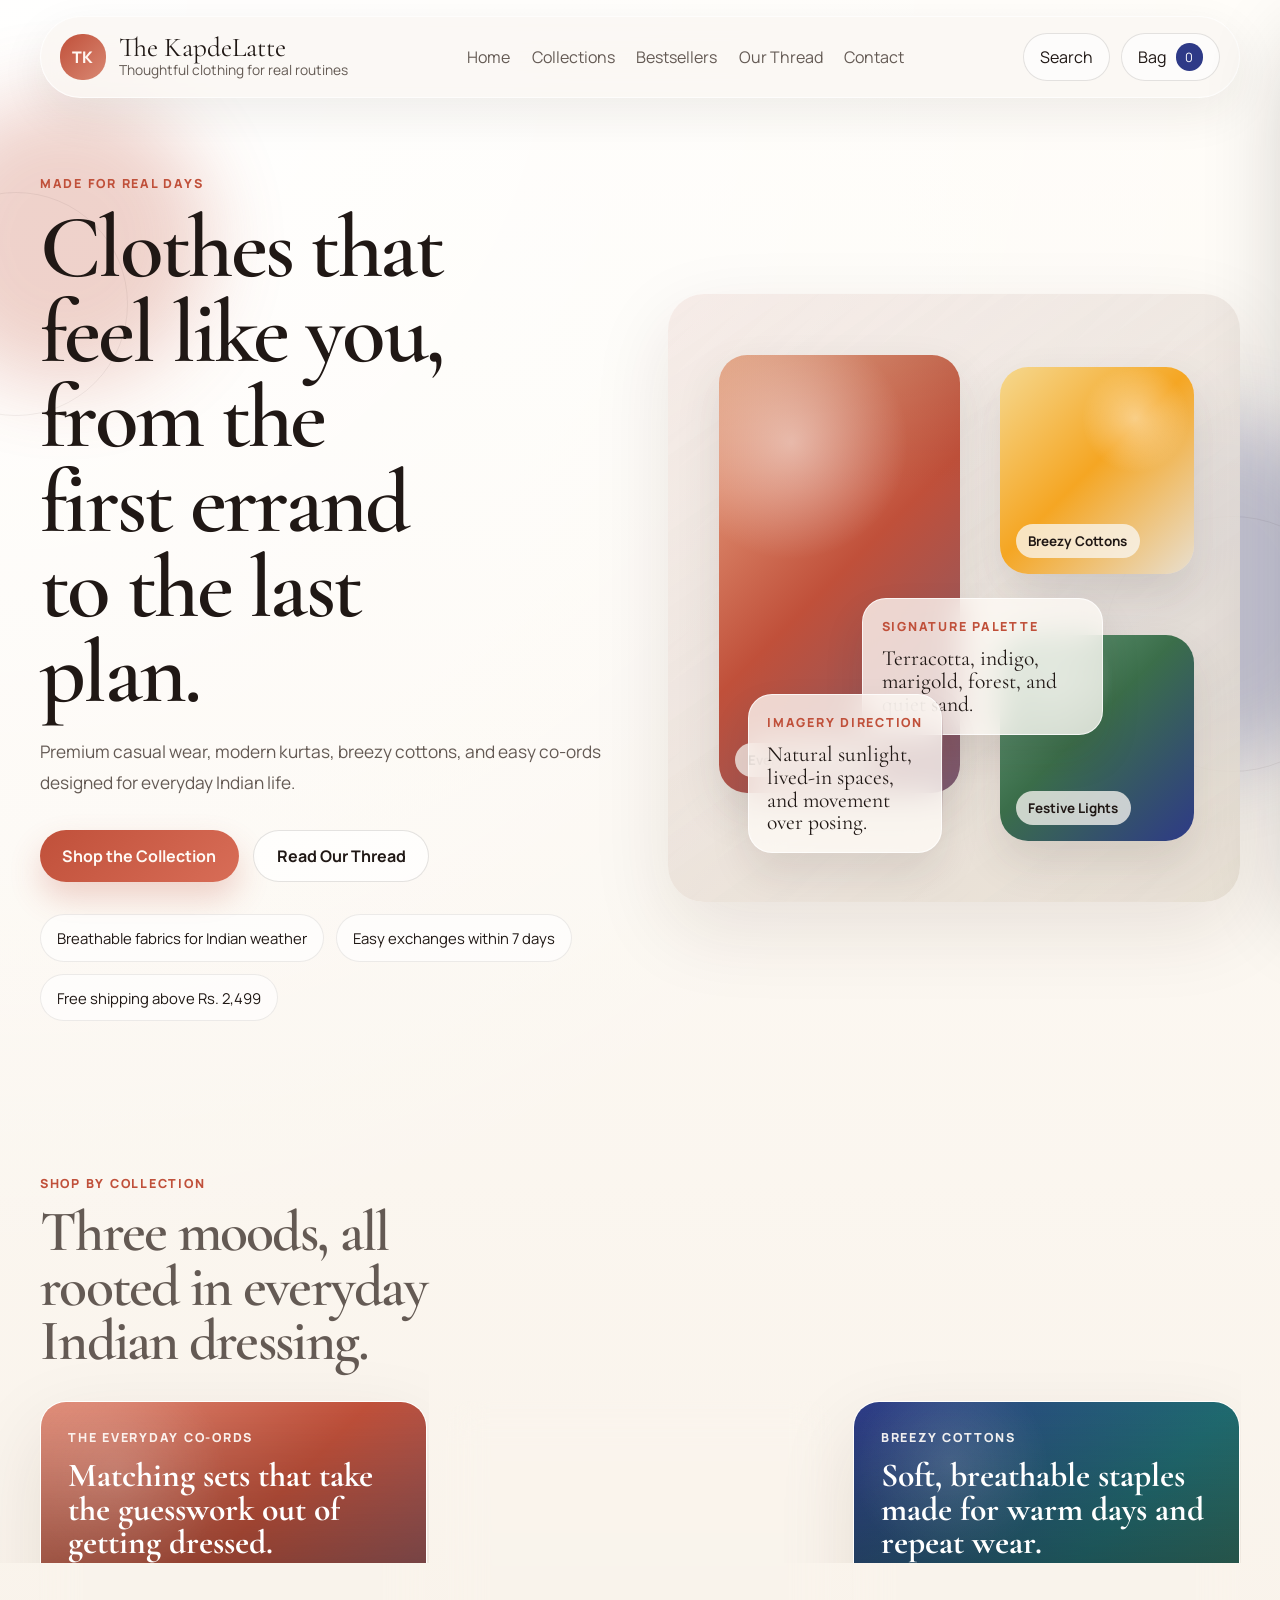
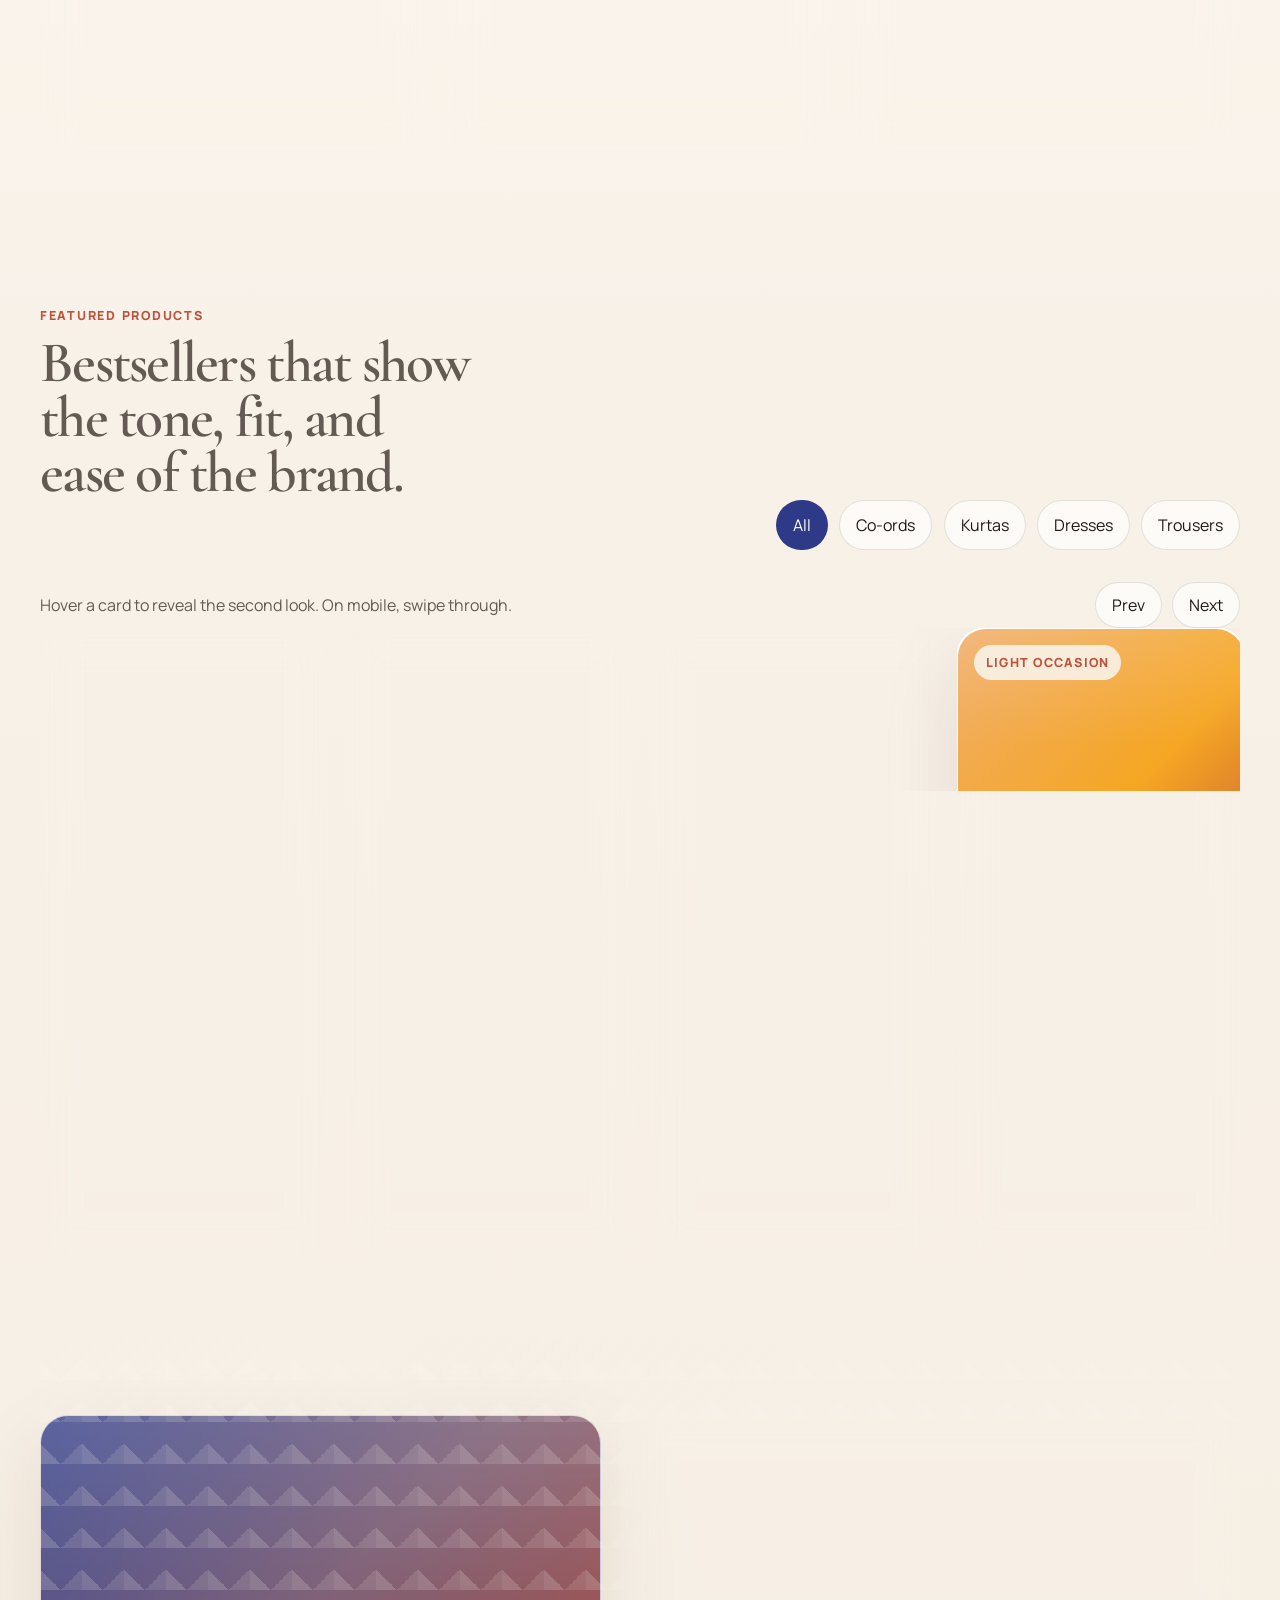
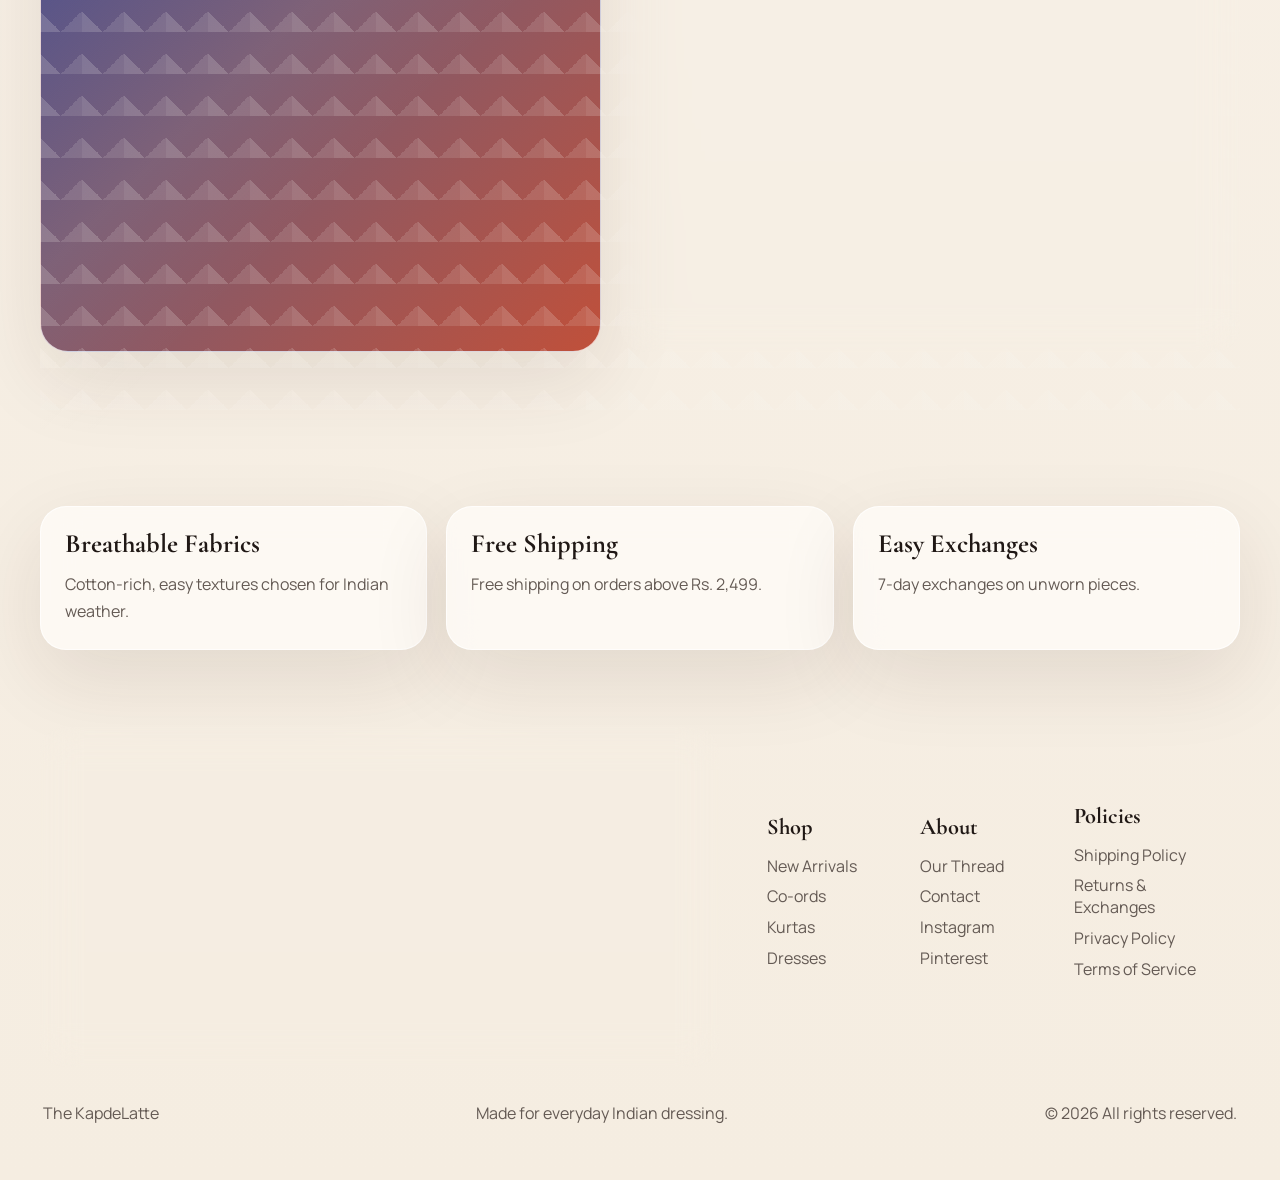
==== index.html @ 93ffb0c4 "Initial project setup" ====
<!DOCTYPE html>
<html lang="en">
  <head>
    <meta charset="UTF-8" />
    <meta name="viewport" content="width=device-width, initial-scale=1.0" />
    <meta
      name="description"
      content="Visual homepage preview for The KapdeLatte, a rooted modern Indian clothing brand."
    />
    <title>The KapdeLatte | Homepage Preview</title>
    <link rel="preconnect" href="https://fonts.googleapis.com" />
    <link rel="preconnect" href="https://fonts.gstatic.com" crossorigin />
    <link
      href="https://fonts.googleapis.com/css2?family=Cormorant+Garamond:wght@500;600;700&family=Manrope:wght@400;500;600;700;800&display=swap"
      rel="stylesheet"
    />
    <link rel="stylesheet" href="styles.css" />
  </head>
  <body class="page-home">
    <div class="wash wash-terracotta"></div>
    <div class="wash wash-indigo"></div>
    <div class="texture texture-left"></div>
    <div class="texture texture-right"></div>

    <header class="site-header" id="top">
      <a class="brand" href="index.html" aria-label="The KapdeLatte home">
        <span class="brand-mark">TK</span>
        <span class="brand-copy">
          <span class="brand-name">The KapdeLatte</span>
          <span class="brand-tag">Thoughtful clothing for real routines</span>
        </span>
      </a>

      <button
        class="menu-toggle"
        type="button"
        aria-expanded="false"
        aria-controls="site-navigation"
      >
        Menu
      </button>

      <nav class="site-nav" id="site-navigation" aria-label="Main navigation">
        <a href="index.html">Home</a>
        <a href="#collections">Collections</a>
        <a href="#featured">Bestsellers</a>
        <a href="our-thread.html">Our Thread</a>
        <a href="#footer">Contact</a>
      </nav>

      <div class="header-actions">
        <button class="icon-button search-toggle" type="button">Search</button>
        <button
          class="cart-toggle"
          type="button"
          aria-expanded="false"
          aria-controls="cart-panel"
        >
          Bag
          <span class="cart-count" data-cart-count>0</span>
        </button>
      </div>
    </header>

    <main>
      <section class="section hero reveal">
        <div class="hero-copy">
          <p class="eyebrow">Made for real days</p>
          <h1>Clothes that feel like you, from the first errand to the last plan.</h1>
          <p class="hero-text">
            Premium casual wear, modern kurtas, breezy cottons, and easy co-ords
            designed for everyday Indian life.
          </p>

          <div class="hero-actions">
            <a class="button button-primary" href="#featured">Shop the Collection</a>
            <a class="button button-secondary" href="our-thread.html">Read Our Thread</a>
          </div>

          <ul class="hero-highlights" aria-label="Brand highlights">
            <li>Breathable fabrics for Indian weather</li>
            <li>Easy exchanges within 7 days</li>
            <li>Free shipping above Rs. 2,499</li>
          </ul>
        </div>

        <div class="hero-visual" aria-hidden="true">
          <div class="hero-portrait hero-portrait-main">
            <span>Everyday Co-ords</span>
          </div>
          <div class="hero-portrait hero-portrait-top">
            <span>Breezy Cottons</span>
          </div>
          <div class="hero-portrait hero-portrait-bottom">
            <span>Festive Lights</span>
          </div>
          <div class="hero-note hero-note-top">
            <p class="note-label">Signature palette</p>
            <p class="note-title">Terracotta, indigo, marigold, forest, and quiet sand.</p>
          </div>
          <div class="hero-note hero-note-bottom">
            <p class="note-label">Imagery direction</p>
            <p class="note-title">Natural sunlight, lived-in spaces, and movement over posing.</p>
          </div>
        </div>
      </section>

      <section class="section reveal" id="collections">
        <div class="section-heading">
          <p class="eyebrow">Shop by collection</p>
          <h2>Three moods, all rooted in everyday Indian dressing.</h2>
        </div>

        <div class="collection-grid">
          <article class="collection-card collection-card-terracotta">
            <p class="collection-kicker">The Everyday Co-ords</p>
            <h3>Matching sets that take the guesswork out of getting dressed.</h3>
            <p>
              Relaxed fits, soft structure, and colours that work from weekday to weekend.
            </p>
            <a href="#featured">Shop Co-ords</a>
          </article>

          <article class="collection-card collection-card-marigold">
            <p class="collection-kicker">Festive Lights</p>
            <h3>Easy occasion pieces with a little glow and a lot of comfort.</h3>
            <p>
              Modern kurtas, textured layers, and polished silhouettes that never feel stiff.
            </p>
            <a href="#featured">Shop Occasionwear</a>
          </article>

          <article class="collection-card collection-card-indigo">
            <p class="collection-kicker">Breezy Cottons</p>
            <h3>Soft, breathable staples made for warm days and repeat wear.</h3>
            <p>
              Cotton dresses, airy shirts, and easy trousers that move with real life.
            </p>
            <a href="#featured">Shop Cottons</a>
          </article>
        </div>
      </section>

      <section class="section reveal" id="featured">
        <div class="section-heading section-heading-row">
          <div>
            <p class="eyebrow">Featured products</p>
            <h2>Bestsellers that show the tone, fit, and ease of the brand.</h2>
          </div>

          <div class="filter-group" role="toolbar" aria-label="Featured product filters">
            <button class="filter-chip is-active" type="button" data-filter="all">All</button>
            <button class="filter-chip" type="button" data-filter="coords">Co-ords</button>
            <button class="filter-chip" type="button" data-filter="kurtas">Kurtas</button>
            <button class="filter-chip" type="button" data-filter="dresses">Dresses</button>
            <button class="filter-chip" type="button" data-filter="trousers">Trousers</button>
          </div>
        </div>

        <div class="carousel-header">
          <p class="carousel-note">Hover a card to reveal the second look. On mobile, swipe through.</p>
          <div class="carousel-controls">
            <button class="carousel-button" type="button" data-carousel-prev>Prev</button>
            <button class="carousel-button" type="button" data-carousel-next>Next</button>
          </div>
        </div>

        <div class="product-carousel" data-carousel>
          <article class="product-card reveal" data-category="coords">
            <div class="product-media">
              <div class="product-image product-image-front product-image-mitti-front"></div>
              <div class="product-image product-image-back product-image-mitti-back"></div>
              <span class="product-badge">Best Seller</span>
            </div>
            <div class="product-meta">
              <h3>Mitti Co-ord Set</h3>
              <p class="product-copy">A breathable cotton set with clean lines, a soft drape, and an easy weekday rhythm.</p>
              <div class="product-row">
                <span class="price">Rs. 2,890</span>
                <button class="button button-dark add-to-cart" type="button" data-product="Mitti Co-ord Set" data-price="2890">Add to Cart</button>
              </div>
            </div>
          </article>

          <article class="product-card reveal" data-category="kurtas">
            <div class="product-media">
              <div class="product-image product-image-front product-image-neel-front"></div>
              <div class="product-image product-image-back product-image-neel-back"></div>
              <span class="product-badge">New Drop</span>
            </div>
            <div class="product-meta">
              <h3>Neel Everyday Kurta</h3>
              <p class="product-copy">A modern kurta in deep indigo with a relaxed fit that still feels put together.</p>
              <div class="product-row">
                <span class="price">Rs. 2,250</span>
                <button class="button button-dark add-to-cart" type="button" data-product="Neel Everyday Kurta" data-price="2250">Add to Cart</button>
              </div>
            </div>
          </article>

          <article class="product-card reveal" data-category="trousers">
            <div class="product-media">
              <div class="product-image product-image-front product-image-aangan-front"></div>
              <div class="product-image product-image-back product-image-aangan-back"></div>
              <span class="product-badge">Easy Pairing</span>
            </div>
            <div class="product-meta">
              <h3>Aangan Relaxed Trousers</h3>
              <p class="product-copy">Softly tailored trousers that sit easy at the waist and work with shirts, kurtas, or knits.</p>
              <div class="product-row">
                <span class="price">Rs. 1,890</span>
                <button class="button button-dark add-to-cart" type="button" data-product="Aangan Relaxed Trousers" data-price="1890">Add to Cart</button>
              </div>
            </div>
          </article>

          <article class="product-card reveal" data-category="dresses">
            <div class="product-media">
              <div class="product-image product-image-front product-image-gulmohar-front"></div>
              <div class="product-image product-image-back product-image-gulmohar-back"></div>
              <span class="product-badge">Light Occasion</span>
            </div>
            <div class="product-meta">
              <h3>Gulmohar Tiered Dress</h3>
              <p class="product-copy">Flowing cotton volume, a flattering neckline, and movement that feels effortless in daylight.</p>
              <div class="product-row">
                <span class="price">Rs. 3,290</span>
                <button class="button button-dark add-to-cart" type="button" data-product="Gulmohar Tiered Dress" data-price="3290">Add to Cart</button>
              </div>
            </div>
          </article>

          <article class="product-card reveal" data-category="kurtas">
            <div class="product-media">
              <div class="product-image product-image-front product-image-saanjh-front"></div>
              <div class="product-image product-image-back product-image-saanjh-back"></div>
              <span class="product-badge">Layering Pick</span>
            </div>
            <div class="product-meta">
              <h3>Saanjh Overlay Jacket</h3>
              <p class="product-copy">A versatile outer layer for festive dinners, work events, and in-between weather.</p>
              <div class="product-row">
                <span class="price">Rs. 2,990</span>
                <button class="button button-dark add-to-cart" type="button" data-product="Saanjh Overlay Jacket" data-price="2990">Add to Cart</button>
              </div>
            </div>
          </article>
        </div>
      </section>

      <section class="section brand-story-banner reveal">
        <div class="story-visual">
          <div class="story-pattern"></div>
        </div>
        <div class="story-copy">
          <p class="eyebrow">What The KapdeLatte stands for</p>
          <h2>Everyday clothes deserve the same love as occasionwear.</h2>
          <p>
            The pieces you wear most should feel the most considered. Easy silhouettes,
            breathable fabrics, and details that feel familiar without feeling ordinary.
          </p>
          <a class="button button-primary" href="our-thread.html">Know Our Story</a>
        </div>
      </section>

      <section class="section trust-section reveal">
        <div class="trust-grid">
          <article class="trust-card">
            <h3>Breathable Fabrics</h3>
            <p>Cotton-rich, easy textures chosen for Indian weather.</p>
          </article>
          <article class="trust-card">
            <h3>Free Shipping</h3>
            <p>Free shipping on orders above Rs. 2,499.</p>
          </article>
          <article class="trust-card">
            <h3>Easy Exchanges</h3>
            <p>7-day exchanges on unworn pieces.</p>
          </article>
        </div>
      </section>
    </main>

    <aside class="cart-panel" id="cart-panel" aria-hidden="true">
      <div class="cart-panel-header">
        <div>
          <p class="eyebrow">Your bag</p>
          <h2>Saved pieces</h2>
        </div>
        <button class="cart-close" type="button" aria-label="Close bag">Close</button>
      </div>

      <div class="cart-items" data-cart-items>
        <p class="cart-empty">Your bag is empty. Add a few favorites to see them here.</p>
      </div>

      <div class="cart-footer">
        <div class="cart-total-row">
          <span>Estimated total</span>
          <strong data-cart-total>Rs. 0</strong>
        </div>
        <button class="button button-primary button-block" type="button">Proceed to checkout</button>
      </div>
    </aside>

    <div class="page-overlay" data-overlay hidden></div>

    <footer class="site-footer" id="footer">
      <div class="footer-newsletter">
        <p class="eyebrow">Newsletter</p>
        <h2>A little update, once in a while.</h2>
        <p>New drops, restocks, and styling notes. Nothing noisy.</p>
        <form class="subscribe-form">
          <div class="subscribe-row">
            <input
              id="email"
              name="email"
              type="email"
              placeholder="Enter your email"
              autocomplete="email"
            />
            <button class="button button-primary" type="submit">Join Us</button>
          </div>
          <p class="form-note" data-form-message>We write the way we dress: thoughtfully.</p>
        </form>
      </div>

      <div class="footer-links">
        <div>
          <h3>Shop</h3>
          <a href="#featured">New Arrivals</a>
          <a href="#collections">Co-ords</a>
          <a href="#featured">Kurtas</a>
          <a href="#featured">Dresses</a>
        </div>
        <div>
          <h3>About</h3>
          <a href="our-thread.html">Our Thread</a>
          <a href="#footer">Contact</a>
          <a href="#footer">Instagram</a>
          <a href="#footer">Pinterest</a>
        </div>
        <div>
          <h3>Policies</h3>
          <a href="#footer">Shipping Policy</a>
          <a href="#footer">Returns & Exchanges</a>
          <a href="#footer">Privacy Policy</a>
          <a href="#footer">Terms of Service</a>
        </div>
      </div>

      <div class="footer-bottom">
        <p>The KapdeLatte</p>
        <p>Made for everyday Indian dressing.</p>
        <p>&copy; <span data-year></span> All rights reserved.</p>
      </div>
    </footer>

    <script src="script.js"></script>
  </body>
</html>
---- styles.css ----
:root {
  --terracotta: #c0503a;
  --indigo: #2e3a87;
  --marigold: #f5a623;
  --forest: #3b6e4a;
  --offwhite: #faf7f2;
  --sand: #e8dfd0;
  --teal: #1f6a70;
  --clay: #d98873;
  --plum: #7a5c73;
  --text: #201815;
  --muted: #645a54;
  --line: rgba(32, 24, 21, 0.12);
  --panel: rgba(255, 253, 249, 0.76);
  --panel-strong: #fffaf4;
  --shadow: 0 28px 80px rgba(62, 34, 18, 0.1);
  --radius-xl: 36px;
  --radius-lg: 26px;
  --radius-md: 18px;
  --radius-pill: 999px;
  --transition: 220ms ease;
  --max-width: 1200px;
  --font-display: "Cormorant Garamond", Georgia, serif;
  --font-body: "Manrope", "Segoe UI", sans-serif;
}

*,
*::before,
*::after {
  box-sizing: border-box;
}

html {
  scroll-behavior: smooth;
}

body {
  margin: 0;
  min-height: 100vh;
  font-family: var(--font-body);
  color: var(--text);
  background:
    radial-gradient(circle at top left, rgba(255, 255, 255, 0.88), transparent 28%),
    linear-gradient(180deg, #fffdf9 0%, #f8f1e8 46%, #f5ede1 100%);
  overflow-x: hidden;
}

body.page-about {
  background:
    radial-gradient(circle at top right, rgba(255, 255, 255, 0.84), transparent 30%),
    linear-gradient(180deg, #fffdf9 0%, #f6f0e7 50%, #f1e7dc 100%);
}

a {
  color: inherit;
  text-decoration: none;
}

button,
input {
  font: inherit;
}

button {
  cursor: pointer;
}

img {
  display: block;
  max-width: 100%;
}

.wash,
.texture {
  position: fixed;
  pointer-events: none;
  z-index: -1;
}

.wash {
  border-radius: 50%;
  filter: blur(40px);
  opacity: 0.25;
}

.wash-terracotta {
  top: 6rem;
  left: -5rem;
  width: 18rem;
  height: 18rem;
  background: var(--terracotta);
}

.wash-indigo {
  top: 26rem;
  right: -6rem;
  width: 22rem;
  height: 22rem;
  background: var(--indigo);
}

.wash-forest {
  top: 8rem;
  left: -3rem;
  width: 18rem;
  height: 18rem;
  background: var(--forest);
}

.wash-plum {
  right: -4rem;
  top: 24rem;
  width: 20rem;
  height: 20rem;
  background: var(--plum);
}

.texture {
  border-radius: 50%;
  border: 1px solid rgba(32, 24, 21, 0.06);
}

.texture-left {
  top: 12rem;
  left: -6rem;
  width: 14rem;
  height: 14rem;
}

.texture-right {
  right: -5rem;
  bottom: 8rem;
  width: 16rem;
  height: 16rem;
}

.site-header,
.section,
.site-footer {
  width: min(calc(100% - 2rem), var(--max-width));
  margin: 0 auto;
}

.site-header {
  position: sticky;
  top: 0.9rem;
  z-index: 40;
  display: flex;
  align-items: center;
  justify-content: space-between;
  gap: 1rem;
  margin-top: 1rem;
  padding: 1rem 1.2rem;
  background: rgba(250, 247, 242, 0.78);
  border: 1px solid rgba(255, 255, 255, 0.7);
  border-radius: var(--radius-pill);
  backdrop-filter: blur(18px);
  box-shadow: 0 16px 45px rgba(52, 33, 23, 0.08);
}

.brand {
  display: inline-flex;
  align-items: center;
  gap: 0.85rem;
}

.brand-mark {
  display: grid;
  place-items: center;
  width: 2.85rem;
  height: 2.85rem;
  border-radius: 22px;
  background:
    linear-gradient(135deg, var(--terracotta) 0%, var(--clay) 100%);
  color: #fff7f2;
  font-weight: 800;
  letter-spacing: 0.06em;
}

.brand-copy {
  display: flex;
  flex-direction: column;
}

.brand-name {
  font-family: var(--font-display);
  font-size: 1.7rem;
  line-height: 0.95;
}

.brand-tag {
  color: var(--muted);
  font-size: 0.86rem;
}

.site-nav,
.header-actions,
.hero-actions,
.hero-highlights,
.filter-group,
.carousel-header,
.carousel-controls,
.product-row,
.subscribe-row,
.cart-total-row,
.footer-links,
.footer-bottom,
.image-band-grid {
  display: flex;
  align-items: center;
}

.site-nav {
  gap: 1.35rem;
  color: var(--muted);
}

.site-nav a,
.icon-button,
.cart-toggle,
.menu-toggle,
.cart-close,
.carousel-button,
.filter-chip {
  transition:
    transform var(--transition),
    background var(--transition),
    color var(--transition),
    border-color var(--transition);
}

.site-nav a:hover,
.site-nav a:focus-visible {
  color: var(--text);
}

.header-actions {
  gap: 0.7rem;
}

.icon-button,
.cart-toggle,
.menu-toggle,
.cart-close,
.carousel-button,
.filter-chip {
  border: 1px solid var(--line);
  border-radius: var(--radius-pill);
  background: rgba(255, 255, 255, 0.64);
  color: var(--text);
}

.icon-button,
.cart-toggle,
.menu-toggle,
.cart-close {
  min-height: 3rem;
  padding: 0 1rem;
}

.menu-toggle {
  display: none;
}

.cart-toggle {
  display: inline-flex;
  align-items: center;
  gap: 0.6rem;
}

.cart-count {
  display: inline-grid;
  place-items: center;
  min-width: 1.7rem;
  height: 1.7rem;
  padding: 0 0.35rem;
  border-radius: 50%;
  background: var(--indigo);
  color: white;
  font-size: 0.8rem;
}

.section {
  padding: 4.8rem 0;
}

.hero {
  display: grid;
  grid-template-columns: 1.02fr 0.98fr;
  align-items: center;
  gap: 2rem;
  min-height: calc(100vh - 7rem);
}

.eyebrow,
.collection-kicker,
.product-badge,
.note-label {
  margin: 0 0 0.8rem;
  color: var(--terracotta);
  text-transform: uppercase;
  letter-spacing: 0.14em;
  font-size: 0.78rem;
  font-weight: 800;
}

.hero h1,
.section-heading h2,
.story-copy h2,
.footer-newsletter h2,
.page-hero h1,
.story-page-card h2,
.cta-banner-card h2,
.cart-panel h2 {
  margin: 0;
  font-family: var(--font-display);
  font-weight: 600;
  line-height: 0.95;
  letter-spacing: -0.03em;
}

.hero h1 {
  max-width: 10ch;
  font-size: clamp(3.7rem, 7vw, 6.6rem);
}

.hero-text,
.section-heading,
.collection-card p,
.product-copy,
.story-copy p,
.trust-card p,
.footer-newsletter p,
.footer-links a,
.page-hero p,
.story-page-card p,
.value-card p,
.cta-banner-card p,
.form-note {
  color: var(--muted);
}

.hero-text {
  max-width: 36rem;
  margin: 1.3rem 0 0;
  font-size: 1.08rem;
  line-height: 1.8;
}

.hero-actions {
  gap: 0.9rem;
  margin-top: 2rem;
}

.button {
  display: inline-flex;
  align-items: center;
  justify-content: center;
  min-height: 3.25rem;
  padding: 0 1.4rem;
  border: 0;
  border-radius: var(--radius-pill);
  font-weight: 700;
  text-align: center;
  transition:
    transform var(--transition),
    box-shadow var(--transition),
    background var(--transition),
    color var(--transition);
}

.button:hover,
.button:focus-visible,
.icon-button:hover,
.icon-button:focus-visible,
.cart-toggle:hover,
.cart-toggle:focus-visible,
.menu-toggle:hover,
.menu-toggle:focus-visible,
.cart-close:hover,
.cart-close:focus-visible,
.carousel-button:hover,
.carousel-button:focus-visible,
.filter-chip:hover,
.filter-chip:focus-visible {
  transform: translateY(-2px);
}

.button-primary {
  background: linear-gradient(135deg, var(--terracotta) 0%, #d86d57 100%);
  color: #fffaf5;
  box-shadow: 0 16px 32px rgba(192, 80, 58, 0.24);
}

.button-secondary {
  background: rgba(255, 255, 255, 0.7);
  color: var(--text);
  border: 1px solid var(--line);
}

.button-dark {
  background: var(--indigo);
  color: #fffdf9;
}

.button-block {
  width: 100%;
}

.button-compact {
  min-height: 2.9rem;
}

.hero-highlights {
  flex-wrap: wrap;
  gap: 0.75rem;
  padding: 0;
  margin: 2rem 0 0;
  list-style: none;
}

.hero-highlights li {
  padding: 0.8rem 1rem;
  border-radius: var(--radius-pill);
  background: rgba(255, 255, 255, 0.62);
  border: 1px solid rgba(32, 24, 21, 0.08);
  color: var(--text);
  font-size: 0.93rem;
}

.hero-visual {
  position: relative;
  min-height: 38rem;
  border-radius: var(--radius-xl);
  background:
    linear-gradient(145deg, rgba(255, 255, 255, 0.65), rgba(232, 223, 208, 0.86)),
    linear-gradient(135deg, rgba(197, 132, 111, 0.45), rgba(46, 58, 135, 0.16));
  overflow: hidden;
  box-shadow: var(--shadow);
}

.hero-portrait,
.story-visual,
.thread-frame,
.image-band-card,
.product-image {
  border-radius: 28px;
}

.hero-portrait {
  position: absolute;
  overflow: hidden;
  box-shadow: 0 20px 45px rgba(38, 30, 23, 0.12);
}

.hero-portrait span,
.thread-frame span,
.image-band-card span {
  position: absolute;
  left: 1rem;
  bottom: 1rem;
  padding: 0.5rem 0.8rem;
  border-radius: var(--radius-pill);
  background: rgba(250, 247, 242, 0.76);
  font-size: 0.84rem;
  font-weight: 700;
}

.hero-portrait-main {
  left: 9%;
  top: 10%;
  width: 42%;
  height: 72%;
  background:
    radial-gradient(circle at 30% 20%, rgba(255, 255, 255, 0.45), transparent 30%),
    linear-gradient(180deg, rgba(0, 0, 0, 0.06), transparent 32%),
    linear-gradient(135deg, #f0b08e 0%, #c0503a 50%, #7a5c73 100%);
}

.hero-portrait-top {
  right: 8%;
  top: 12%;
  width: 34%;
  height: 34%;
  background:
    radial-gradient(circle at 70% 25%, rgba(255, 255, 255, 0.45), transparent 26%),
    linear-gradient(135deg, #f5d88f 0%, #f5a623 48%, #e8dfd0 100%);
}

.hero-portrait-bottom {
  right: 8%;
  bottom: 10%;
  width: 34%;
  height: 34%;
  background:
    radial-gradient(circle at 30% 22%, rgba(255, 255, 255, 0.35), transparent 26%),
    linear-gradient(135deg, #6ea284 0%, #3b6e4a 45%, #2e3a87 100%);
}

.hero-note {
  position: absolute;
  background: rgba(255, 251, 246, 0.78);
  border: 1px solid rgba(255, 255, 255, 0.75);
  border-radius: 24px;
  padding: 1.15rem;
  box-shadow: 0 20px 40px rgba(49, 32, 25, 0.1);
  backdrop-filter: blur(16px);
}

.hero-note-top {
  right: 24%;
  top: 50%;
  width: 42%;
}

.hero-note-bottom {
  left: 14%;
  bottom: 8%;
  width: 34%;
}

.note-title {
  margin: 0;
  font-family: var(--font-display);
  font-size: 1.35rem;
  line-height: 1.05;
}

.section-heading {
  margin-bottom: 2rem;
}

.section-heading h2,
.story-copy h2,
.footer-newsletter h2,
.page-hero h1,
.cta-banner-card h2,
.cart-panel h2 {
  font-size: clamp(2.4rem, 4.5vw, 4rem);
  max-width: 16ch;
}

.section-heading-row,
.carousel-header {
  justify-content: space-between;
  gap: 1rem;
}

.collection-grid,
.trust-grid,
.values-grid {
  display: grid;
  gap: 1.2rem;
}

.collection-grid {
  grid-template-columns: repeat(3, minmax(0, 1fr));
}

.collection-card,
.product-card,
.trust-card,
.story-copy,
.footer-newsletter,
.story-page-card,
.value-card,
.cta-banner-card {
  position: relative;
  overflow: hidden;
  border: 1px solid rgba(255, 255, 255, 0.72);
  border-radius: var(--radius-lg);
  background: var(--panel);
  box-shadow: var(--shadow);
  backdrop-filter: blur(18px);
}

.collection-card {
  min-height: 22rem;
  padding: 1.7rem;
  display: flex;
  flex-direction: column;
  justify-content: end;
  color: white;
}

.collection-card::before {
  content: "";
  position: absolute;
  inset: 0;
  z-index: -1;
  background:
    linear-gradient(180deg, transparent 0%, rgba(20, 17, 15, 0.58) 100%),
    var(--card-fill);
}

.collection-card h3 {
  margin: 0 0 0.8rem;
  font-family: var(--font-display);
  font-size: 2.1rem;
  line-height: 1;
}

.collection-card p,
.collection-card a {
  color: rgba(255, 252, 248, 0.92);
}

.collection-card a {
  margin-top: auto;
  font-weight: 700;
}

.collection-card-terracotta {
  --card-fill:
    radial-gradient(circle at 20% 20%, rgba(255, 255, 255, 0.18), transparent 26%),
    linear-gradient(135deg, #e08c78 0%, #c0503a 45%, #7a5c73 100%);
}

.collection-card-marigold {
  --card-fill:
    radial-gradient(circle at 75% 20%, rgba(255, 255, 255, 0.22), transparent 24%),
    linear-gradient(135deg, #f8cc72 0%, #f5a623 48%, #c0503a 100%);
}

.collection-card-indigo {
  --card-fill:
    radial-gradient(circle at 25% 18%, rgba(255, 255, 255, 0.16), transparent 24%),
    linear-gradient(135deg, #2e3a87 0%, #1f6a70 52%, #3b6e4a 100%);
}

.filter-group {
  flex-wrap: wrap;
  gap: 0.7rem;
  justify-content: flex-end;
}

.filter-chip {
  padding: 0.8rem 1rem;
}

.filter-chip.is-active {
  background: var(--indigo);
  border-color: transparent;
  color: white;
}

.carousel-note {
  margin: 0;
  color: var(--muted);
}

.carousel-controls {
  gap: 0.6rem;
}

.carousel-button {
  min-height: 2.9rem;
  padding: 0 1rem;
}

.product-carousel {
  display: grid;
  grid-auto-flow: column;
  grid-auto-columns: minmax(18rem, 22rem);
  gap: 1.1rem;
  overflow-x: auto;
  padding-bottom: 0.4rem;
  scroll-snap-type: x mandatory;
  scrollbar-width: none;
}

.product-carousel::-webkit-scrollbar {
  display: none;
}

.product-card {
  scroll-snap-align: start;
}

.product-media {
  position: relative;
  min-height: 21rem;
  overflow: hidden;
}

.product-image {
  position: absolute;
  inset: 0;
  transition:
    opacity 280ms ease,
    transform 280ms ease;
}

.product-image-front {
  opacity: 1;
}

.product-image-back {
  opacity: 0;
  transform: scale(1.03);
}

.product-card:hover .product-image-front,
.product-card:focus-within .product-image-front {
  opacity: 0;
}

.product-card:hover .product-image-back,
.product-card:focus-within .product-image-back {
  opacity: 1;
  transform: scale(1);
}

.product-badge {
  position: absolute;
  left: 1rem;
  top: 1rem;
  margin: 0;
  padding: 0.55rem 0.75rem;
  border-radius: var(--radius-pill);
  background: rgba(250, 247, 242, 0.84);
  letter-spacing: 0.1em;
}

.product-image-mitti-front {
  background:
    linear-gradient(180deg, rgba(255, 255, 255, 0.16), transparent 38%),
    linear-gradient(135deg, #f3cdb1 0%, #d98873 44%, #c0503a 100%);
}

.product-image-mitti-back {
  background:
    radial-gradient(circle at 70% 28%, rgba(255, 255, 255, 0.36), transparent 24%),
    linear-gradient(135deg, #f6ddcd 0%, #e8dfd0 44%, #d98873 100%);
}

.product-image-neel-front {
  background:
    linear-gradient(180deg, rgba(255, 255, 255, 0.12), transparent 35%),
    linear-gradient(135deg, #4f61b2 0%, #2e3a87 54%, #1f6a70 100%);
}

.product-image-neel-back {
  background:
    radial-gradient(circle at 28% 24%, rgba(255, 255, 255, 0.32), transparent 24%),
    linear-gradient(135deg, #a4b2f1 0%, #d5dcff 45%, #7a8dcf 100%);
}

.product-image-aangan-front {
  background:
    linear-gradient(180deg, rgba(255, 255, 255, 0.1), transparent 35%),
    linear-gradient(135deg, #d8bca6 0%, #a88567 50%, #7a5c73 100%);
}

.product-image-aangan-back {
  background:
    radial-gradient(circle at 72% 20%, rgba(255, 255, 255, 0.34), transparent 24%),
    linear-gradient(135deg, #e9d9ca 0%, #f7efe6 44%, #c9b39c 100%);
}

.product-image-gulmohar-front {
  background:
    linear-gradient(180deg, rgba(255, 255, 255, 0.12), transparent 35%),
    linear-gradient(135deg, #f0ae6b 0%, #f5a623 54%, #c0503a 100%);
}

.product-image-gulmohar-back {
  background:
    radial-gradient(circle at 30% 22%, rgba(255, 255, 255, 0.34), transparent 24%),
    linear-gradient(135deg, #ffe2bf 0%, #fff5e3 42%, #f6cb8a 100%);
}

.product-image-saanjh-front {
  background:
    linear-gradient(180deg, rgba(255, 255, 255, 0.12), transparent 35%),
    linear-gradient(135deg, #5d8a69 0%, #3b6e4a 44%, #2e3a87 100%);
}

.product-image-saanjh-back {
  background:
    radial-gradient(circle at 70% 24%, rgba(255, 255, 255, 0.36), transparent 24%),
    linear-gradient(135deg, #c9e0cf 0%, #edf6f0 42%, #8ab198 100%);
}

.product-meta {
  padding: 1.35rem;
}

.product-meta h3,
.trust-card h3,
.value-card h3,
.footer-links h3 {
  margin: 0;
  font-family: var(--font-display);
  line-height: 1;
}

.product-meta h3 {
  font-size: 1.65rem;
}

.product-copy {
  min-height: 4.8rem;
  margin: 0.85rem 0 1.15rem;
  line-height: 1.7;
}

.product-row {
  justify-content: space-between;
  gap: 0.8rem;
}

.price {
  font-weight: 800;
}

.brand-story-banner {
  display: grid;
  grid-template-columns: 0.95fr 1.05fr;
  gap: 1.2rem;
  align-items: stretch;
}

.story-visual,
.page-hero-visual {
  min-height: 25rem;
  overflow: hidden;
  border: 1px solid rgba(255, 255, 255, 0.72);
  background:
    linear-gradient(180deg, rgba(255, 255, 255, 0.12), transparent 35%),
    linear-gradient(135deg, #2e3a87 0%, #7a5c73 42%, #c0503a 100%);
  box-shadow: var(--shadow);
}

.story-pattern {
  position: absolute;
  inset: 0;
  background:
    linear-gradient(45deg, rgba(250, 247, 242, 0.18) 25%, transparent 25%),
    linear-gradient(-45deg, rgba(250, 247, 242, 0.12) 25%, transparent 25%),
    linear-gradient(135deg, rgba(250, 247, 242, 0.12), transparent 40%);
  background-size: 42px 42px, 42px 42px, cover;
}

.story-copy {
  padding: 2rem;
}

.story-copy p {
  max-width: 34rem;
  margin: 1.15rem 0 1.7rem;
  line-height: 1.8;
}

.trust-grid {
  grid-template-columns: repeat(3, minmax(0, 1fr));
}

.trust-card,
.value-card {
  padding: 1.5rem;
}

.trust-card h3,
.value-card h3 {
  font-size: 1.65rem;
}

.trust-card p,
.value-card p {
  margin: 0.85rem 0 0;
  line-height: 1.7;
}

.site-footer {
  display: grid;
  grid-template-columns: 1.15fr 0.85fr;
  gap: 1.2rem;
  padding: 0 0 2.5rem;
}

.site-footer-inner {
  display: block;
  padding: 0 0 2rem;
}

.footer-newsletter,
.footer-links {
  padding: 1.8rem;
}

.footer-newsletter h2 {
  margin-top: 0.2rem;
}

.footer-links {
  display: grid;
  grid-template-columns: repeat(3, minmax(0, 1fr));
  gap: 1rem;
}

.footer-links h3 {
  margin-bottom: 1rem;
  font-size: 1.4rem;
}

.footer-links a {
  display: block;
  margin: 0.55rem 0;
}

.subscribe-row {
  gap: 0.75rem;
}

.subscribe-row input {
  width: 100%;
  min-height: 3.25rem;
  padding: 0 1rem;
  border: 1px solid var(--line);
  border-radius: var(--radius-pill);
  background: rgba(255, 255, 255, 0.84);
  color: var(--text);
}

.form-note {
  margin: 0.85rem 0 0;
  min-height: 1.3rem;
}

.footer-bottom {
  grid-column: 1 / -1;
  justify-content: space-between;
  flex-wrap: wrap;
  padding: 0 0.2rem;
  color: var(--muted);
}

.footer-bottom-single {
  width: min(calc(100% - 2rem), var(--max-width));
  margin: 0 auto;
  padding: 1.2rem 0 2rem;
}

.page-hero {
  display: grid;
  grid-template-columns: 1fr 0.9fr;
  gap: 1.2rem;
  align-items: center;
  min-height: 30rem;
}

.page-hero-copy p {
  max-width: 34rem;
  margin: 1rem 0 0;
  line-height: 1.8;
}

.page-hero-visual {
  position: relative;
  display: grid;
  place-items: center;
  background:
    linear-gradient(145deg, rgba(255, 255, 255, 0.14), transparent 38%),
    linear-gradient(135deg, #3b6e4a 0%, #1f6a70 45%, #2e3a87 100%);
}

.thread-frame {
  position: absolute;
  border: 1px solid rgba(255, 255, 255, 0.72);
  box-shadow: 0 16px 35px rgba(31, 18, 16, 0.14);
}

.thread-frame:first-child {
  top: 12%;
  left: 10%;
  width: 44%;
  height: 60%;
  background:
    radial-gradient(circle at 30% 22%, rgba(255, 255, 255, 0.34), transparent 26%),
    linear-gradient(135deg, #d1e0d3 0%, #6d9b79 44%, #3b6e4a 100%);
}

.thread-frame-alt {
  right: 10%;
  bottom: 10%;
  width: 38%;
  height: 42%;
  background:
    radial-gradient(circle at 70% 24%, rgba(255, 255, 255, 0.36), transparent 24%),
    linear-gradient(135deg, #d8bed0 0%, #9d7f96 44%, #7a5c73 100%);
}

.story-page-card {
  padding: 2rem;
}

.story-page-card p {
  margin: 0 0 1.2rem;
  font-size: 1.02rem;
  line-height: 1.9;
}

.values-grid {
  grid-template-columns: repeat(3, minmax(0, 1fr));
}

.image-band-grid {
  gap: 1rem;
}

.image-band-card {
  position: relative;
  flex: 1 1 0;
  min-height: 19rem;
  overflow: hidden;
  border: 1px solid rgba(255, 255, 255, 0.72);
  box-shadow: var(--shadow);
}

.image-band-card-one {
  background:
    linear-gradient(180deg, rgba(255, 255, 255, 0.1), transparent 35%),
    linear-gradient(135deg, #d98873 0%, #f5a623 55%, #e8dfd0 100%);
}

.image-band-card-two {
  background:
    linear-gradient(180deg, rgba(255, 255, 255, 0.1), transparent 35%),
    linear-gradient(135deg, #2e3a87 0%, #1f6a70 48%, #3b6e4a 100%);
}

.image-band-card-three {
  background:
    linear-gradient(180deg, rgba(255, 255, 255, 0.1), transparent 35%),
    linear-gradient(135deg, #c0503a 0%, #7a5c73 45%, #2e3a87 100%);
}

.cta-banner-card {
  padding: 2rem;
  text-align: center;
}

.cta-banner-card h2 {
  max-width: none;
}

.cta-banner-card p {
  max-width: 38rem;
  margin: 1rem auto 1.5rem;
  line-height: 1.8;
}

.cart-panel {
  position: fixed;
  top: 1rem;
  right: 1rem;
  width: min(26rem, calc(100vw - 2rem));
  height: calc(100vh - 2rem);
  display: grid;
  grid-template-rows: auto 1fr auto;
  gap: 1rem;
  padding: 1.2rem;
  border-radius: 30px;
  border: 1px solid rgba(255, 255, 255, 0.76);
  background: rgba(255, 250, 244, 0.94);
  box-shadow: 0 28px 90px rgba(24, 18, 15, 0.24);
  backdrop-filter: blur(24px);
  transform: translateX(calc(100% + 2rem));
  transition: transform 280ms ease;
  z-index: 50;
}

.cart-panel.is-open {
  transform: translateX(0);
}

.cart-panel-header {
  display: flex;
  justify-content: space-between;
  align-items: start;
  gap: 1rem;
}

.cart-items {
  overflow-y: auto;
  padding-right: 0.25rem;
}

.cart-empty {
  color: var(--muted);
  line-height: 1.8;
}

.cart-item {
  display: grid;
  grid-template-columns: 1fr auto;
  gap: 0.6rem 1rem;
  padding: 1rem 0;
  border-bottom: 1px solid var(--line);
}

.cart-item:last-child {
  border-bottom: 0;
}

.cart-item strong {
  font-size: 1rem;
}

.cart-item span {
  color: var(--muted);
}

.cart-item-price {
  font-weight: 800;
  color: var(--text);
}

.cart-total-row {
  justify-content: space-between;
  margin-bottom: 1rem;
  font-size: 1.02rem;
}

.page-overlay {
  position: fixed;
  inset: 0;
  background: rgba(20, 18, 16, 0.24);
  backdrop-filter: blur(2px);
  z-index: 45;
}

.reveal {
  opacity: 0;
  transform: translateY(20px);
  transition:
    opacity 520ms ease,
    transform 520ms ease;
}

.reveal.is-visible {
  opacity: 1;
  transform: translateY(0);
}

@media (max-width: 1080px) {
  .hero,
  .brand-story-banner,
  .site-footer,
  .page-hero {
    grid-template-columns: 1fr;
  }

  .collection-grid,
  .trust-grid,
  .values-grid {
    grid-template-columns: 1fr;
  }

  .footer-links {
    grid-template-columns: repeat(3, minmax(0, 1fr));
  }

  .hero {
    min-height: auto;
    padding-top: 1.5rem;
  }

  .hero h1 {
    max-width: 12ch;
  }

  .hero-visual {
    min-height: 34rem;
  }
}

@media (max-width: 820px) {
  .site-header {
    top: 0.55rem;
    flex-wrap: wrap;
  }

  .menu-toggle {
    display: inline-flex;
  }

  .site-nav {
    display: none;
    width: 100%;
    flex-direction: column;
    align-items: start;
    padding-top: 0.35rem;
  }

  .site-nav.is-open {
    display: flex;
  }

  .header-actions {
    margin-left: auto;
  }

  .hero-actions,
  .subscribe-row,
  .product-row {
    flex-direction: column;
    align-items: stretch;
  }

  .section-heading-row,
  .carousel-header {
    flex-direction: column;
    align-items: start;
  }

  .filter-group {
    justify-content: flex-start;
  }

  .product-carousel {
    grid-auto-columns: minmax(17rem, 80vw);
  }

  .footer-links {
    grid-template-columns: 1fr;
  }

  .image-band-grid {
    flex-direction: column;
  }
}

@media (max-width: 560px) {
  .site-header,
  .section,
  .site-footer {
    width: min(calc(100% - 1rem), var(--max-width));
  }

  .section {
    padding: 3.4rem 0;
  }

  .site-header {
    padding: 0.9rem;
  }

  .brand-tag,
  .icon-button {
    display: none;
  }

  .hero h1,
  .page-hero h1 {
    font-size: clamp(3rem, 15vw, 4.3rem);
  }

  .section-heading h2,
  .story-copy h2,
  .footer-newsletter h2,
  .cta-banner-card h2,
  .cart-panel h2 {
    max-width: none;
    font-size: clamp(2.1rem, 11vw, 3rem);
  }

  .hero-visual {
    min-height: 29rem;
  }

  .hero-portrait-main {
    width: 48%;
    height: 66%;
  }

  .hero-portrait-top,
  .hero-portrait-bottom {
    width: 36%;
    height: 30%;
  }

  .hero-note-top {
    right: 12%;
    width: 58%;
  }

  .hero-note-bottom {
    left: 8%;
    width: 46%;
  }

  .collection-card,
  .product-meta,
  .story-copy,
  .trust-card,
  .footer-newsletter,
  .footer-links,
  .story-page-card,
  .value-card,
  .cta-banner-card {
    padding: 1.3rem;
  }

  .cart-panel {
    top: 0.5rem;
    right: 0.5rem;
    height: calc(100vh - 1rem);
  }
}

@media (prefers-reduced-motion: reduce) {
  html {
    scroll-behavior: auto;
  }

  *,
  *::before,
  *::after {
    animation: none !important;
    transition-duration: 0s !important;
  }

  .reveal {
    opacity: 1;
    transform: none;
  }
}
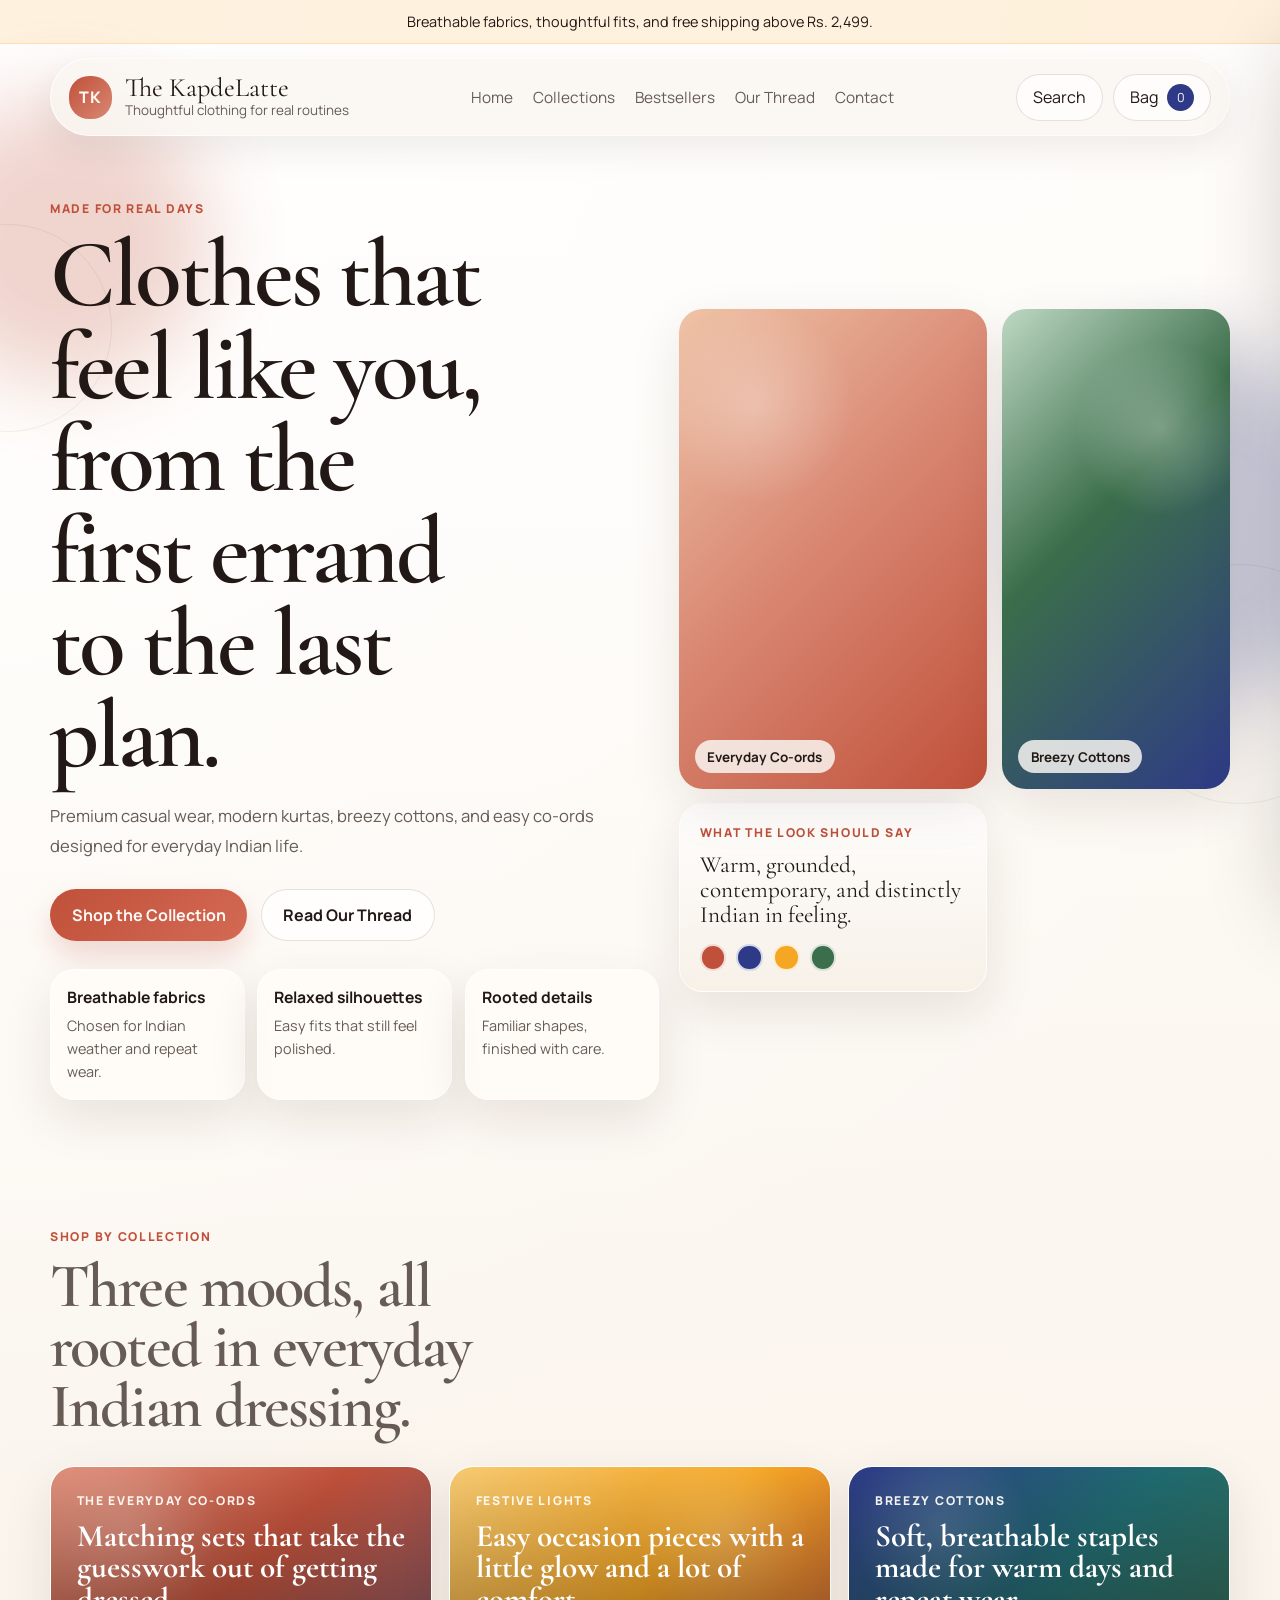
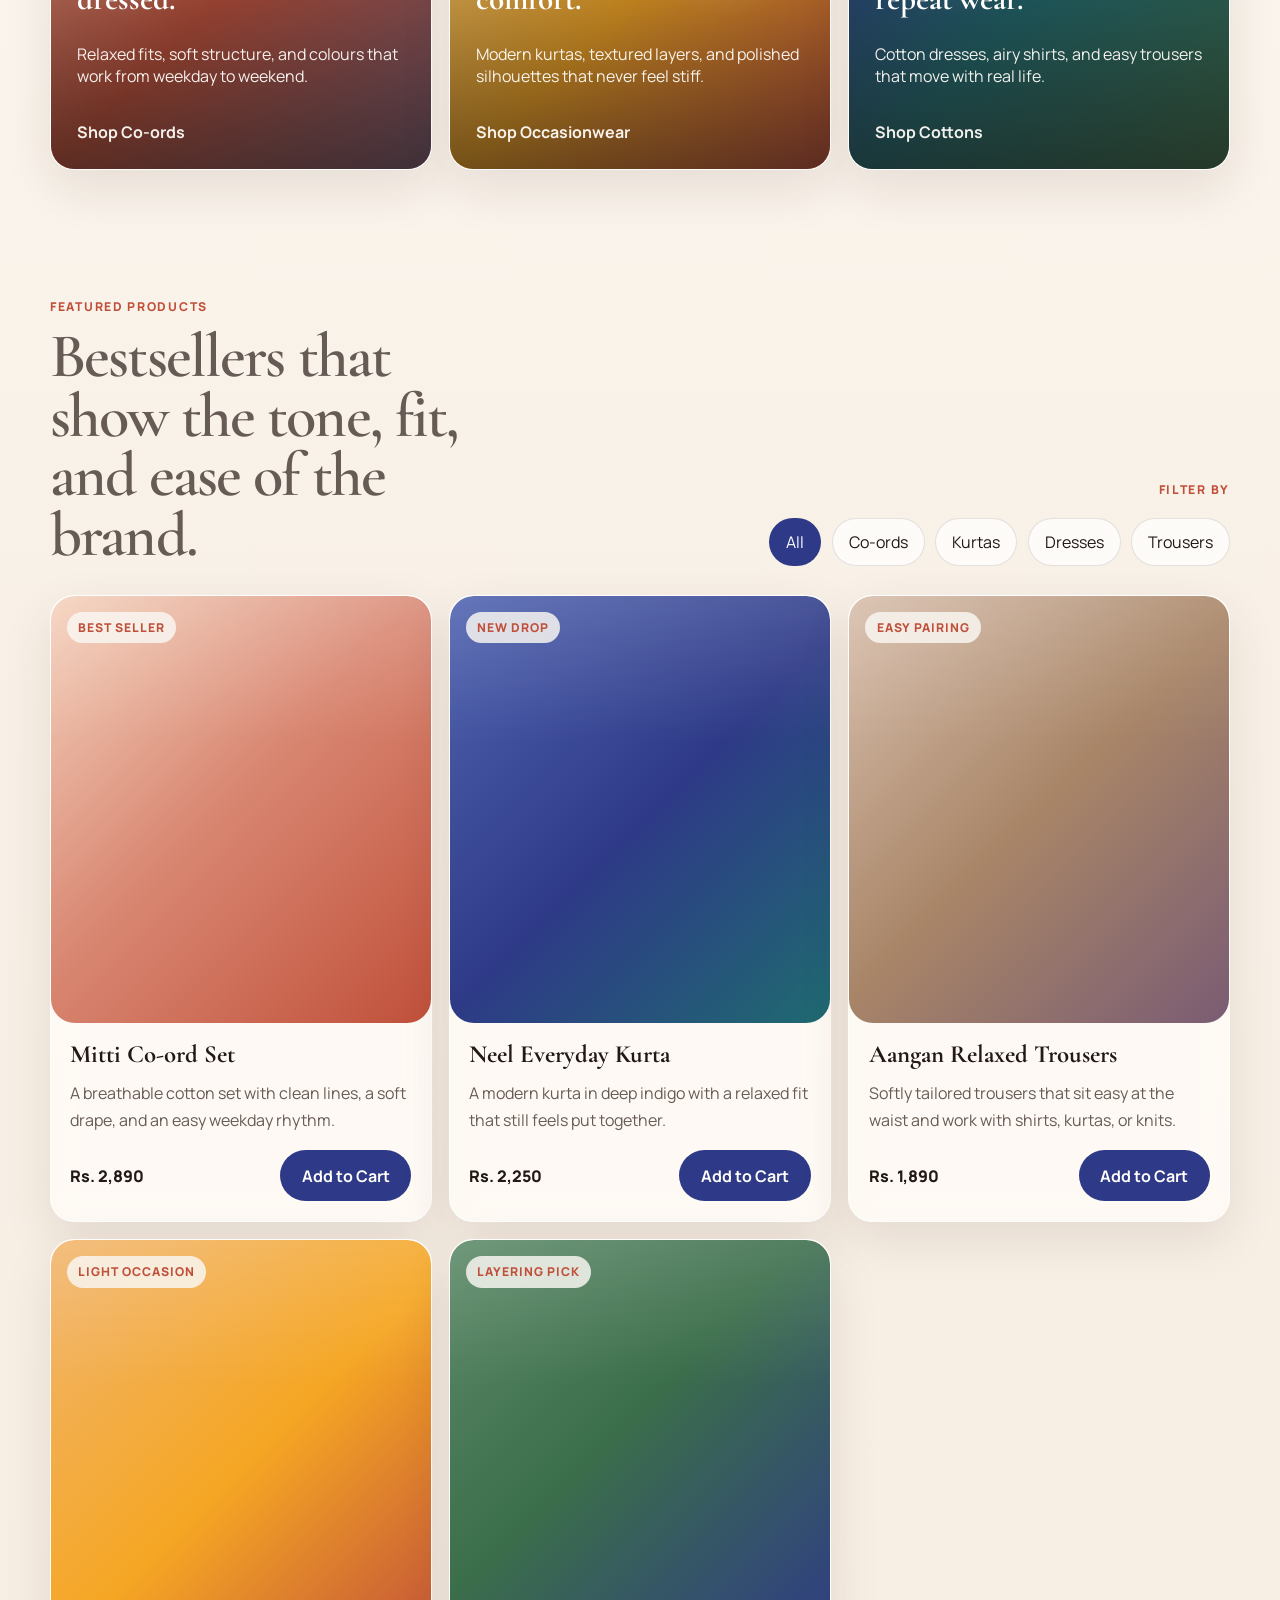
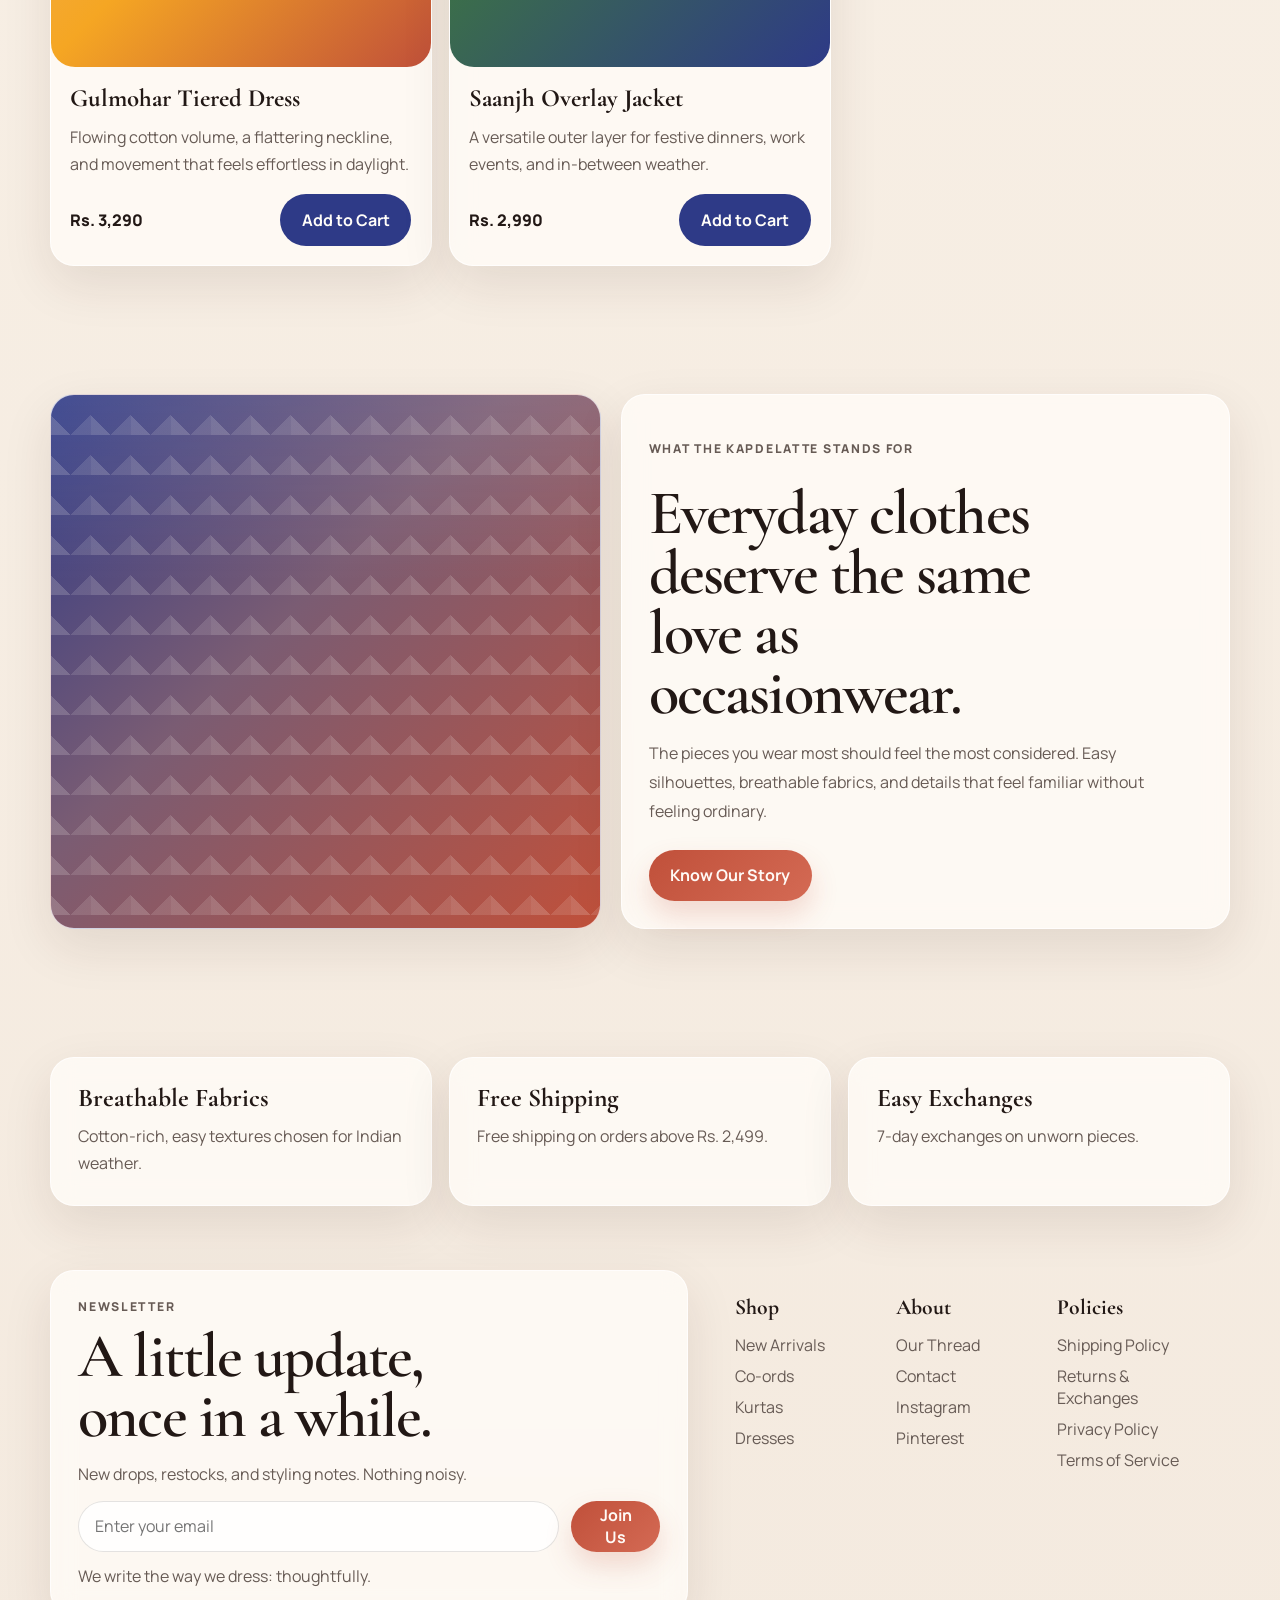
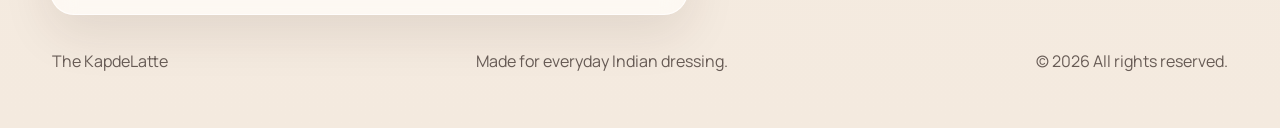
==== commit 4132ee46: "Improve mobile homepage layout" ====
--- a/index.html
+++ b/index.html
@@ -5,7 +5,7 @@
     <meta name="viewport" content="width=device-width, initial-scale=1.0" />
     <meta
       name="description"
-      content="Visual homepage preview for The KapdeLatte, a rooted modern Indian clothing brand."
+      content="Homepage preview for The KapdeLatte, a rooted modern Indian clothing brand."
     />
     <title>The KapdeLatte | Homepage Preview</title>
     <link rel="preconnect" href="https://fonts.googleapis.com" />
@@ -22,6 +22,10 @@
     <div class="texture texture-left"></div>
     <div class="texture texture-right"></div>
 
+    <div class="announcement-bar">
+      <p>Breathable fabrics, thoughtful fits, and free shipping above Rs. 2,499.</p>
+    </div>
+
     <header class="site-header" id="top">
       <a class="brand" href="index.html" aria-label="The KapdeLatte home">
         <span class="brand-mark">TK</span>
@@ -77,30 +81,38 @@
             <a class="button button-secondary" href="our-thread.html">Read Our Thread</a>
           </div>
 
-          <ul class="hero-highlights" aria-label="Brand highlights">
-            <li>Breathable fabrics for Indian weather</li>
-            <li>Easy exchanges within 7 days</li>
-            <li>Free shipping above Rs. 2,499</li>
-          </ul>
+          <div class="hero-points" aria-label="Brand points">
+            <article class="mini-card">
+              <strong>Breathable fabrics</strong>
+              <span>Chosen for Indian weather and repeat wear.</span>
+            </article>
+            <article class="mini-card">
+              <strong>Relaxed silhouettes</strong>
+              <span>Easy fits that still feel polished.</span>
+            </article>
+            <article class="mini-card">
+              <strong>Rooted details</strong>
+              <span>Familiar shapes, finished with care.</span>
+            </article>
+          </div>
         </div>
 
         <div class="hero-visual" aria-hidden="true">
-          <div class="hero-portrait hero-portrait-main">
+          <div class="hero-photo hero-photo-main">
             <span>Everyday Co-ords</span>
           </div>
-          <div class="hero-portrait hero-portrait-top">
+          <div class="hero-photo hero-photo-side">
             <span>Breezy Cottons</span>
           </div>
-          <div class="hero-portrait hero-portrait-bottom">
-            <span>Festive Lights</span>
-          </div>
-          <div class="hero-note hero-note-top">
-            <p class="note-label">Signature palette</p>
-            <p class="note-title">Terracotta, indigo, marigold, forest, and quiet sand.</p>
-          </div>
-          <div class="hero-note hero-note-bottom">
-            <p class="note-label">Imagery direction</p>
-            <p class="note-title">Natural sunlight, lived-in spaces, and movement over posing.</p>
+          <div class="hero-panel">
+            <p class="note-label">What the look should say</p>
+            <p class="note-title">Warm, grounded, contemporary, and distinctly Indian in feeling.</p>
+            <div class="swatches">
+              <span style="--swatch: #c0503a"></span>
+              <span style="--swatch: #2e3a87"></span>
+              <span style="--swatch: #f5a623"></span>
+              <span style="--swatch: #3b6e4a"></span>
+            </div>
           </div>
         </div>
       </section>
@@ -115,27 +127,21 @@
           <article class="collection-card collection-card-terracotta">
             <p class="collection-kicker">The Everyday Co-ords</p>
             <h3>Matching sets that take the guesswork out of getting dressed.</h3>
-            <p>
-              Relaxed fits, soft structure, and colours that work from weekday to weekend.
-            </p>
+            <p>Relaxed fits, soft structure, and colours that work from weekday to weekend.</p>
             <a href="#featured">Shop Co-ords</a>
           </article>
 
           <article class="collection-card collection-card-marigold">
             <p class="collection-kicker">Festive Lights</p>
             <h3>Easy occasion pieces with a little glow and a lot of comfort.</h3>
-            <p>
-              Modern kurtas, textured layers, and polished silhouettes that never feel stiff.
-            </p>
+            <p>Modern kurtas, textured layers, and polished silhouettes that never feel stiff.</p>
             <a href="#featured">Shop Occasionwear</a>
           </article>
 
           <article class="collection-card collection-card-indigo">
             <p class="collection-kicker">Breezy Cottons</p>
             <h3>Soft, breathable staples made for warm days and repeat wear.</h3>
-            <p>
-              Cotton dresses, airy shirts, and easy trousers that move with real life.
-            </p>
+            <p>Cotton dresses, airy shirts, and easy trousers that move with real life.</p>
             <a href="#featured">Shop Cottons</a>
           </article>
         </div>
@@ -148,24 +154,19 @@
             <h2>Bestsellers that show the tone, fit, and ease of the brand.</h2>
           </div>
 
-          <div class="filter-group" role="toolbar" aria-label="Featured product filters">
-            <button class="filter-chip is-active" type="button" data-filter="all">All</button>
-            <button class="filter-chip" type="button" data-filter="coords">Co-ords</button>
-            <button class="filter-chip" type="button" data-filter="kurtas">Kurtas</button>
-            <button class="filter-chip" type="button" data-filter="dresses">Dresses</button>
-            <button class="filter-chip" type="button" data-filter="trousers">Trousers</button>
-          </div>
-        </div>
-
-        <div class="carousel-header">
-          <p class="carousel-note">Hover a card to reveal the second look. On mobile, swipe through.</p>
-          <div class="carousel-controls">
-            <button class="carousel-button" type="button" data-carousel-prev>Prev</button>
-            <button class="carousel-button" type="button" data-carousel-next>Next</button>
-          </div>
-        </div>
-
-        <div class="product-carousel" data-carousel>
+          <div class="filters-wrap">
+            <span class="filter-label">Filter by</span>
+            <div class="filter-group" role="toolbar" aria-label="Featured product filters">
+              <button class="filter-chip is-active" type="button" data-filter="all">All</button>
+              <button class="filter-chip" type="button" data-filter="coords">Co-ords</button>
+              <button class="filter-chip" type="button" data-filter="kurtas">Kurtas</button>
+              <button class="filter-chip" type="button" data-filter="dresses">Dresses</button>
+              <button class="filter-chip" type="button" data-filter="trousers">Trousers</button>
+            </div>
+          </div>
+        </div>
+
+        <div class="product-grid" data-product-grid>
           <article class="product-card reveal" data-category="coords">
             <div class="product-media">
               <div class="product-image product-image-front product-image-mitti-front"></div>
--- a/styles.css
+++ b/styles.css
@@ -8,18 +8,18 @@
   --teal: #1f6a70;
   --clay: #d98873;
   --plum: #7a5c73;
-  --text: #201815;
-  --muted: #645a54;
-  --line: rgba(32, 24, 21, 0.12);
-  --panel: rgba(255, 253, 249, 0.76);
+  --text: #221815;
+  --muted: #675b55;
+  --line: rgba(34, 24, 21, 0.12);
+  --panel: rgba(255, 252, 247, 0.82);
   --panel-strong: #fffaf4;
-  --shadow: 0 28px 80px rgba(62, 34, 18, 0.1);
-  --radius-xl: 36px;
-  --radius-lg: 26px;
+  --shadow: 0 18px 50px rgba(56, 32, 20, 0.1);
+  --radius-xl: 34px;
+  --radius-lg: 24px;
   --radius-md: 18px;
   --radius-pill: 999px;
   --transition: 220ms ease;
-  --max-width: 1200px;
+  --max-width: 1180px;
   --font-display: "Cormorant Garamond", Georgia, serif;
   --font-body: "Manrope", "Segoe UI", sans-serif;
 }
@@ -40,15 +40,15 @@
   font-family: var(--font-body);
   color: var(--text);
   background:
-    radial-gradient(circle at top left, rgba(255, 255, 255, 0.88), transparent 28%),
-    linear-gradient(180deg, #fffdf9 0%, #f8f1e8 46%, #f5ede1 100%);
+    radial-gradient(circle at top left, rgba(255, 255, 255, 0.88), transparent 30%),
+    linear-gradient(180deg, #fffdfa 0%, #f8f0e6 48%, #f4eadf 100%);
   overflow-x: hidden;
 }
 
 body.page-about {
   background:
-    radial-gradient(circle at top right, rgba(255, 255, 255, 0.84), transparent 30%),
-    linear-gradient(180deg, #fffdf9 0%, #f6f0e7 50%, #f1e7dc 100%);
+    radial-gradient(circle at top right, rgba(255, 255, 255, 0.88), transparent 30%),
+    linear-gradient(180deg, #fffdfa 0%, #f6eee3 48%, #efe5da 100%);
 }
 
 a {
@@ -56,6 +56,11 @@
   text-decoration: none;
 }
 
+img {
+  display: block;
+  max-width: 100%;
+}
+
 button,
 input {
   font: inherit;
@@ -63,11 +68,6 @@
 
 button {
   cursor: pointer;
-}
-
-img {
-  display: block;
-  max-width: 100%;
 }
 
 .wash,
@@ -79,8 +79,8 @@
 
 .wash {
   border-radius: 50%;
-  filter: blur(40px);
-  opacity: 0.25;
+  filter: blur(42px);
+  opacity: 0.24;
 }
 
 .wash-terracotta {
@@ -92,7 +92,7 @@
 }
 
 .wash-indigo {
-  top: 26rem;
+  top: 22rem;
   right: -6rem;
   width: 22rem;
   height: 22rem;
@@ -101,14 +101,14 @@
 
 .wash-forest {
   top: 8rem;
-  left: -3rem;
+  left: -4rem;
   width: 18rem;
   height: 18rem;
   background: var(--forest);
 }
 
 .wash-plum {
-  right: -4rem;
+  right: -5rem;
   top: 24rem;
   width: 20rem;
   height: 20rem;
@@ -117,21 +117,34 @@
 
 .texture {
   border-radius: 50%;
-  border: 1px solid rgba(32, 24, 21, 0.06);
+  border: 1px solid rgba(34, 24, 21, 0.06);
 }
 
 .texture-left {
-  top: 12rem;
+  top: 14rem;
   left: -6rem;
-  width: 14rem;
-  height: 14rem;
+  width: 13rem;
+  height: 13rem;
 }
 
 .texture-right {
   right: -5rem;
-  bottom: 8rem;
-  width: 16rem;
-  height: 16rem;
+  bottom: 6rem;
+  width: 15rem;
+  height: 15rem;
+}
+
+.announcement-bar {
+  padding: 0.75rem 1rem;
+  background: rgba(245, 166, 35, 0.14);
+  border-bottom: 1px solid rgba(245, 166, 35, 0.24);
+  text-align: center;
+}
+
+.announcement-bar p {
+  margin: 0;
+  font-size: 0.9rem;
+  color: var(--text);
 }
 
 .site-header,
@@ -143,118 +156,105 @@
 
 .site-header {
   position: sticky;
-  top: 0.9rem;
+  top: 0.75rem;
   z-index: 40;
   display: flex;
   align-items: center;
-  justify-content: space-between;
   gap: 1rem;
-  margin-top: 1rem;
-  padding: 1rem 1.2rem;
-  background: rgba(250, 247, 242, 0.78);
-  border: 1px solid rgba(255, 255, 255, 0.7);
+  margin-top: 0.9rem;
+  padding: 0.9rem 1.1rem;
+  background: rgba(250, 247, 242, 0.8);
+  border: 1px solid rgba(255, 255, 255, 0.74);
   border-radius: var(--radius-pill);
-  backdrop-filter: blur(18px);
-  box-shadow: 0 16px 45px rgba(52, 33, 23, 0.08);
+  backdrop-filter: blur(16px);
+  box-shadow: 0 14px 34px rgba(52, 33, 23, 0.08);
 }
 
 .brand {
   display: inline-flex;
   align-items: center;
-  gap: 0.85rem;
+  gap: 0.8rem;
+  min-width: 0;
 }
 
 .brand-mark {
   display: grid;
   place-items: center;
-  width: 2.85rem;
-  height: 2.85rem;
-  border-radius: 22px;
-  background:
-    linear-gradient(135deg, var(--terracotta) 0%, var(--clay) 100%);
-  color: #fff7f2;
+  width: 2.7rem;
+  height: 2.7rem;
+  border-radius: 20px;
+  background: linear-gradient(135deg, var(--terracotta) 0%, var(--clay) 100%);
+  color: #fff7f0;
   font-weight: 800;
-  letter-spacing: 0.06em;
+  letter-spacing: 0.05em;
 }
 
 .brand-copy {
   display: flex;
   flex-direction: column;
+  min-width: 0;
 }
 
 .brand-name {
   font-family: var(--font-display);
-  font-size: 1.7rem;
-  line-height: 0.95;
+  font-size: 1.65rem;
+  line-height: 0.92;
 }
 
 .brand-tag {
   color: var(--muted);
-  font-size: 0.86rem;
-}
-
-.site-nav,
-.header-actions,
-.hero-actions,
-.hero-highlights,
-.filter-group,
-.carousel-header,
-.carousel-controls,
-.product-row,
-.subscribe-row,
-.cart-total-row,
-.footer-links,
-.footer-bottom,
-.image-band-grid {
+  font-size: 0.84rem;
+  white-space: nowrap;
+  overflow: hidden;
+  text-overflow: ellipsis;
+}
+
+.site-nav {
   display: flex;
   align-items: center;
-}
-
-.site-nav {
-  gap: 1.35rem;
+  justify-content: center;
+  gap: 1.25rem;
+  flex: 1 1 auto;
   color: var(--muted);
 }
 
-.site-nav a,
+.site-nav a {
+  font-size: 0.96rem;
+}
+
+.site-nav a:hover,
+.site-nav a:focus-visible {
+  color: var(--text);
+}
+
+.header-actions {
+  display: flex;
+  align-items: center;
+  gap: 0.65rem;
+  margin-left: auto;
+}
+
 .icon-button,
 .cart-toggle,
 .menu-toggle,
 .cart-close,
-.carousel-button,
 .filter-chip {
+  border: 1px solid var(--line);
+  border-radius: var(--radius-pill);
+  background: rgba(255, 255, 255, 0.72);
+  color: var(--text);
   transition:
     transform var(--transition),
     background var(--transition),
-    color var(--transition),
-    border-color var(--transition);
-}
-
-.site-nav a:hover,
-.site-nav a:focus-visible {
-  color: var(--text);
-}
-
-.header-actions {
-  gap: 0.7rem;
-}
-
-.icon-button,
-.cart-toggle,
-.menu-toggle,
-.cart-close,
-.carousel-button,
-.filter-chip {
-  border: 1px solid var(--line);
-  border-radius: var(--radius-pill);
-  background: rgba(255, 255, 255, 0.64);
-  color: var(--text);
+    border-color var(--transition),
+    color var(--transition);
 }
 
 .icon-button,
 .cart-toggle,
 .menu-toggle,
 .cart-close {
-  min-height: 3rem;
+  min-height: 2.95rem;
   padding: 0 1rem;
 }
 
@@ -265,7 +265,7 @@
 .cart-toggle {
   display: inline-flex;
   align-items: center;
-  gap: 0.6rem;
+  gap: 0.55rem;
 }
 
 .cart-count {
@@ -277,30 +277,37 @@
   border-radius: 50%;
   background: var(--indigo);
   color: white;
-  font-size: 0.8rem;
+  font-size: 0.78rem;
 }
 
 .section {
-  padding: 4.8rem 0;
+  padding: 4rem 0;
+}
+
+.hero,
+.brand-story-banner,
+.site-footer,
+.page-hero {
+  display: grid;
+  gap: 1.2rem;
 }
 
 .hero {
-  display: grid;
-  grid-template-columns: 1.02fr 0.98fr;
+  grid-template-columns: minmax(0, 1.05fr) minmax(0, 0.95fr);
   align-items: center;
-  gap: 2rem;
-  min-height: calc(100vh - 7rem);
+  min-height: calc(100vh - 9rem);
 }
 
 .eyebrow,
 .collection-kicker,
 .product-badge,
-.note-label {
-  margin: 0 0 0.8rem;
+.note-label,
+.filter-label {
+  margin: 0 0 0.75rem;
   color: var(--terracotta);
   text-transform: uppercase;
   letter-spacing: 0.14em;
-  font-size: 0.78rem;
+  font-size: 0.76rem;
   font-weight: 800;
 }
 
@@ -309,19 +316,18 @@
 .story-copy h2,
 .footer-newsletter h2,
 .page-hero h1,
-.story-page-card h2,
 .cta-banner-card h2,
 .cart-panel h2 {
   margin: 0;
   font-family: var(--font-display);
   font-weight: 600;
-  line-height: 0.95;
+  line-height: 0.96;
   letter-spacing: -0.03em;
 }
 
 .hero h1 {
   max-width: 10ch;
-  font-size: clamp(3.7rem, 7vw, 6.6rem);
+  font-size: clamp(3.2rem, 8vw, 6rem);
 }
 
 .hero-text,
@@ -341,23 +347,25 @@
 }
 
 .hero-text {
-  max-width: 36rem;
-  margin: 1.3rem 0 0;
-  font-size: 1.08rem;
+  max-width: 34rem;
+  margin: 1.15rem 0 0;
+  font-size: 1.04rem;
   line-height: 1.8;
 }
 
 .hero-actions {
-  gap: 0.9rem;
-  margin-top: 2rem;
+  display: flex;
+  flex-wrap: wrap;
+  gap: 0.85rem;
+  margin-top: 1.8rem;
 }
 
 .button {
   display: inline-flex;
   align-items: center;
   justify-content: center;
-  min-height: 3.25rem;
-  padding: 0 1.4rem;
+  min-height: 3.2rem;
+  padding: 0 1.35rem;
   border: 0;
   border-radius: var(--radius-pill);
   font-weight: 700;
@@ -379,23 +387,21 @@
 .menu-toggle:focus-visible,
 .cart-close:hover,
 .cart-close:focus-visible,
-.carousel-button:hover,
-.carousel-button:focus-visible,
 .filter-chip:hover,
 .filter-chip:focus-visible {
   transform: translateY(-2px);
 }
 
 .button-primary {
-  background: linear-gradient(135deg, var(--terracotta) 0%, #d86d57 100%);
-  color: #fffaf5;
-  box-shadow: 0 16px 32px rgba(192, 80, 58, 0.24);
+  background: linear-gradient(135deg, var(--terracotta) 0%, #d46a54 100%);
+  color: #fffaf6;
+  box-shadow: 0 14px 28px rgba(192, 80, 58, 0.2);
 }
 
 .button-secondary {
-  background: rgba(255, 255, 255, 0.7);
+  border: 1px solid var(--line);
+  background: rgba(255, 255, 255, 0.74);
   color: var(--text);
-  border: 1px solid var(--line);
 }
 
 .button-dark {
@@ -411,123 +417,126 @@
   min-height: 2.9rem;
 }
 
-.hero-highlights {
-  flex-wrap: wrap;
-  gap: 0.75rem;
-  padding: 0;
-  margin: 2rem 0 0;
-  list-style: none;
-}
-
-.hero-highlights li {
-  padding: 0.8rem 1rem;
-  border-radius: var(--radius-pill);
-  background: rgba(255, 255, 255, 0.62);
-  border: 1px solid rgba(32, 24, 21, 0.08);
-  color: var(--text);
-  font-size: 0.93rem;
+.hero-points {
+  display: grid;
+  grid-template-columns: repeat(3, minmax(0, 1fr));
+  gap: 0.8rem;
+  margin-top: 1.8rem;
+}
+
+.mini-card,
+.collection-card,
+.product-card,
+.story-copy,
+.footer-newsletter,
+.story-page-card,
+.value-card,
+.trust-card,
+.cta-banner-card {
+  border: 1px solid rgba(255, 255, 255, 0.74);
+  border-radius: var(--radius-lg);
+  background: var(--panel);
+  box-shadow: var(--shadow);
+  backdrop-filter: blur(12px);
+}
+
+.mini-card {
+  padding: 1rem;
+}
+
+.mini-card strong {
+  display: block;
+  margin-bottom: 0.35rem;
+  font-size: 0.98rem;
+}
+
+.mini-card span {
+  color: var(--muted);
+  font-size: 0.9rem;
+  line-height: 1.6;
 }
 
 .hero-visual {
-  position: relative;
-  min-height: 38rem;
-  border-radius: var(--radius-xl);
-  background:
-    linear-gradient(145deg, rgba(255, 255, 255, 0.65), rgba(232, 223, 208, 0.86)),
-    linear-gradient(135deg, rgba(197, 132, 111, 0.45), rgba(46, 58, 135, 0.16));
-  overflow: hidden;
-  box-shadow: var(--shadow);
-}
-
-.hero-portrait,
+  display: grid;
+  grid-template-columns: 1.15fr 0.85fr;
+  gap: 0.9rem;
+  align-items: stretch;
+}
+
+.hero-photo,
+.hero-panel,
 .story-visual,
+.page-hero-visual,
 .thread-frame,
 .image-band-card,
 .product-image {
-  border-radius: 28px;
-}
-
-.hero-portrait {
-  position: absolute;
+  border-radius: var(--radius-lg);
+}
+
+.hero-photo {
+  position: relative;
+  min-height: 19rem;
   overflow: hidden;
-  box-shadow: 0 20px 45px rgba(38, 30, 23, 0.12);
-}
-
-.hero-portrait span,
+  box-shadow: var(--shadow);
+}
+
+.hero-photo span,
 .thread-frame span,
 .image-band-card span {
   position: absolute;
   left: 1rem;
   bottom: 1rem;
-  padding: 0.5rem 0.8rem;
+  padding: 0.45rem 0.8rem;
   border-radius: var(--radius-pill);
-  background: rgba(250, 247, 242, 0.76);
+  background: rgba(250, 247, 242, 0.84);
   font-size: 0.84rem;
   font-weight: 700;
 }
 
-.hero-portrait-main {
-  left: 9%;
-  top: 10%;
-  width: 42%;
-  height: 72%;
-  background:
-    radial-gradient(circle at 30% 20%, rgba(255, 255, 255, 0.45), transparent 30%),
-    linear-gradient(180deg, rgba(0, 0, 0, 0.06), transparent 32%),
-    linear-gradient(135deg, #f0b08e 0%, #c0503a 50%, #7a5c73 100%);
-}
-
-.hero-portrait-top {
-  right: 8%;
-  top: 12%;
-  width: 34%;
-  height: 34%;
-  background:
-    radial-gradient(circle at 70% 25%, rgba(255, 255, 255, 0.45), transparent 26%),
-    linear-gradient(135deg, #f5d88f 0%, #f5a623 48%, #e8dfd0 100%);
-}
-
-.hero-portrait-bottom {
-  right: 8%;
-  bottom: 10%;
-  width: 34%;
-  height: 34%;
-  background:
-    radial-gradient(circle at 30% 22%, rgba(255, 255, 255, 0.35), transparent 26%),
-    linear-gradient(135deg, #6ea284 0%, #3b6e4a 45%, #2e3a87 100%);
-}
-
-.hero-note {
-  position: absolute;
-  background: rgba(255, 251, 246, 0.78);
-  border: 1px solid rgba(255, 255, 255, 0.75);
-  border-radius: 24px;
-  padding: 1.15rem;
-  box-shadow: 0 20px 40px rgba(49, 32, 25, 0.1);
-  backdrop-filter: blur(16px);
-}
-
-.hero-note-top {
-  right: 24%;
-  top: 50%;
-  width: 42%;
-}
-
-.hero-note-bottom {
-  left: 14%;
-  bottom: 8%;
-  width: 34%;
+.hero-photo-main {
+  min-height: 30rem;
+  background:
+    radial-gradient(circle at 25% 20%, rgba(255, 255, 255, 0.28), transparent 22%),
+    linear-gradient(135deg, #efc3a7 0%, #d98873 46%, #c0503a 100%);
+}
+
+.hero-photo-side {
+  min-height: 14rem;
+  background:
+    radial-gradient(circle at 70% 25%, rgba(255, 255, 255, 0.3), transparent 22%),
+    linear-gradient(135deg, #bed8c3 0%, #3b6e4a 42%, #2e3a87 100%);
+}
+
+.hero-panel {
+  padding: 1.25rem;
+  background: linear-gradient(180deg, rgba(255, 255, 255, 0.76), rgba(246, 239, 230, 0.9));
+  border: 1px solid rgba(255, 255, 255, 0.76);
+  box-shadow: var(--shadow);
 }
 
 .note-title {
   margin: 0;
   font-family: var(--font-display);
-  font-size: 1.35rem;
-  line-height: 1.05;
+  font-size: 1.45rem;
+  line-height: 1.08;
+}
+
+.swatches {
+  display: flex;
+  gap: 0.65rem;
+  margin-top: 1rem;
+}
+
+.swatches span {
+  width: 1.65rem;
+  height: 1.65rem;
+  border-radius: 50%;
+  background: var(--swatch);
+  border: 2px solid rgba(255, 255, 255, 0.8);
 }
 
 .section-heading {
-  margin-bottom: 2rem;
+  margin-bottom: 1.8rem;
 }
 
 .section-heading h2,
@@ -536,47 +545,57 @@
 .page-hero h1,
 .cta-banner-card h2,
 .cart-panel h2 {
-  font-size: clamp(2.4rem, 4.5vw, 4rem);
-  max-width: 16ch;
-}
-
-.section-heading-row,
-.carousel-header {
+  font-size: clamp(2.2rem, 5vw, 3.9rem);
+  max-width: 15ch;
+}
+
+.section-heading-row {
+  display: flex;
+  align-items: end;
   justify-content: space-between;
   gap: 1rem;
 }
 
+.filters-wrap {
+  display: flex;
+  flex-direction: column;
+  align-items: flex-end;
+  gap: 0.5rem;
+}
+
+.filter-group {
+  display: flex;
+  flex-wrap: wrap;
+  gap: 0.65rem;
+}
+
+.filter-chip {
+  padding: 0.75rem 1rem;
+}
+
+.filter-chip.is-active {
+  border-color: transparent;
+  background: var(--indigo);
+  color: white;
+}
+
 .collection-grid,
+.product-grid,
 .trust-grid,
 .values-grid {
   display: grid;
-  gap: 1.2rem;
+  gap: 1.1rem;
 }
 
 .collection-grid {
   grid-template-columns: repeat(3, minmax(0, 1fr));
 }
 
-.collection-card,
-.product-card,
-.trust-card,
-.story-copy,
-.footer-newsletter,
-.story-page-card,
-.value-card,
-.cta-banner-card {
+.collection-card {
   position: relative;
+  min-height: 19rem;
   overflow: hidden;
-  border: 1px solid rgba(255, 255, 255, 0.72);
-  border-radius: var(--radius-lg);
-  background: var(--panel);
-  box-shadow: var(--shadow);
-  backdrop-filter: blur(18px);
-}
-
-.collection-card {
-  min-height: 22rem;
-  padding: 1.7rem;
+  padding: 1.6rem;
   display: flex;
   flex-direction: column;
   justify-content: end;
@@ -589,20 +608,20 @@
   inset: 0;
   z-index: -1;
   background:
-    linear-gradient(180deg, transparent 0%, rgba(20, 17, 15, 0.58) 100%),
+    linear-gradient(180deg, transparent 0%, rgba(22, 18, 16, 0.58) 100%),
     var(--card-fill);
 }
 
 .collection-card h3 {
-  margin: 0 0 0.8rem;
+  margin: 0 0 0.75rem;
   font-family: var(--font-display);
-  font-size: 2.1rem;
+  font-size: 1.95rem;
   line-height: 1;
 }
 
 .collection-card p,
 .collection-card a {
-  color: rgba(255, 252, 248, 0.92);
+  color: rgba(255, 252, 248, 0.94);
 }
 
 .collection-card a {
@@ -612,103 +631,43 @@
 
 .collection-card-terracotta {
   --card-fill:
-    radial-gradient(circle at 20% 20%, rgba(255, 255, 255, 0.18), transparent 26%),
-    linear-gradient(135deg, #e08c78 0%, #c0503a 45%, #7a5c73 100%);
+    radial-gradient(circle at 20% 20%, rgba(255, 255, 255, 0.18), transparent 24%),
+    linear-gradient(135deg, #df907b 0%, #c0503a 44%, #7a5c73 100%);
 }
 
 .collection-card-marigold {
   --card-fill:
-    radial-gradient(circle at 75% 20%, rgba(255, 255, 255, 0.22), transparent 24%),
-    linear-gradient(135deg, #f8cc72 0%, #f5a623 48%, #c0503a 100%);
+    radial-gradient(circle at 72% 22%, rgba(255, 255, 255, 0.18), transparent 24%),
+    linear-gradient(135deg, #f7cb73 0%, #f5a623 46%, #c0503a 100%);
 }
 
 .collection-card-indigo {
   --card-fill:
-    radial-gradient(circle at 25% 18%, rgba(255, 255, 255, 0.16), transparent 24%),
-    linear-gradient(135deg, #2e3a87 0%, #1f6a70 52%, #3b6e4a 100%);
-}
-
-.filter-group {
-  flex-wrap: wrap;
-  gap: 0.7rem;
-  justify-content: flex-end;
-}
-
-.filter-chip {
-  padding: 0.8rem 1rem;
-}
-
-.filter-chip.is-active {
-  background: var(--indigo);
-  border-color: transparent;
-  color: white;
-}
-
-.carousel-note {
-  margin: 0;
-  color: var(--muted);
-}
-
-.carousel-controls {
-  gap: 0.6rem;
-}
-
-.carousel-button {
-  min-height: 2.9rem;
-  padding: 0 1rem;
-}
-
-.product-carousel {
-  display: grid;
-  grid-auto-flow: column;
-  grid-auto-columns: minmax(18rem, 22rem);
-  gap: 1.1rem;
-  overflow-x: auto;
-  padding-bottom: 0.4rem;
-  scroll-snap-type: x mandatory;
-  scrollbar-width: none;
-}
-
-.product-carousel::-webkit-scrollbar {
+    radial-gradient(circle at 24% 20%, rgba(255, 255, 255, 0.14), transparent 24%),
+    linear-gradient(135deg, #2e3a87 0%, #1f6a70 46%, #3b6e4a 100%);
+}
+
+.product-grid {
+  grid-template-columns: repeat(3, minmax(0, 1fr));
+}
+
+.product-card[hidden] {
   display: none;
 }
 
 .product-card {
-  scroll-snap-align: start;
+  overflow: hidden;
 }
 
 .product-media {
   position: relative;
-  min-height: 21rem;
+  aspect-ratio: 4 / 4.5;
   overflow: hidden;
 }
 
 .product-image {
   position: absolute;
   inset: 0;
-  transition:
-    opacity 280ms ease,
-    transform 280ms ease;
-}
-
-.product-image-front {
-  opacity: 1;
-}
-
-.product-image-back {
-  opacity: 0;
-  transform: scale(1.03);
-}
-
-.product-card:hover .product-image-front,
-.product-card:focus-within .product-image-front {
-  opacity: 0;
-}
-
-.product-card:hover .product-image-back,
-.product-card:focus-within .product-image-back {
-  opacity: 1;
-  transform: scale(1);
 }
 
 .product-badge {
@@ -716,74 +675,109 @@
   left: 1rem;
   top: 1rem;
   margin: 0;
-  padding: 0.55rem 0.75rem;
+  padding: 0.45rem 0.7rem;
   border-radius: var(--radius-pill);
   background: rgba(250, 247, 242, 0.84);
-  letter-spacing: 0.1em;
+  letter-spacing: 0.08em;
 }
 
 .product-image-mitti-front {
   background:
-    linear-gradient(180deg, rgba(255, 255, 255, 0.16), transparent 38%),
-    linear-gradient(135deg, #f3cdb1 0%, #d98873 44%, #c0503a 100%);
+    linear-gradient(180deg, rgba(255, 255, 255, 0.14), transparent 34%),
+    linear-gradient(135deg, #f4d2bd 0%, #d98873 46%, #c0503a 100%);
 }
 
 .product-image-mitti-back {
   background:
-    radial-gradient(circle at 70% 28%, rgba(255, 255, 255, 0.36), transparent 24%),
-    linear-gradient(135deg, #f6ddcd 0%, #e8dfd0 44%, #d98873 100%);
+    radial-gradient(circle at 70% 28%, rgba(255, 255, 255, 0.34), transparent 24%),
+    linear-gradient(135deg, #f6e1d1 0%, #efe6dc 42%, #d3aa8e 100%);
 }
 
 .product-image-neel-front {
   background:
-    linear-gradient(180deg, rgba(255, 255, 255, 0.12), transparent 35%),
-    linear-gradient(135deg, #4f61b2 0%, #2e3a87 54%, #1f6a70 100%);
+    linear-gradient(180deg, rgba(255, 255, 255, 0.12), transparent 34%),
+    linear-gradient(135deg, #5063b0 0%, #2e3a87 52%, #1f6a70 100%);
 }
 
 .product-image-neel-back {
   background:
     radial-gradient(circle at 28% 24%, rgba(255, 255, 255, 0.32), transparent 24%),
-    linear-gradient(135deg, #a4b2f1 0%, #d5dcff 45%, #7a8dcf 100%);
+    linear-gradient(135deg, #aab8f0 0%, #dce2ff 42%, #7a8dd0 100%);
 }
 
 .product-image-aangan-front {
   background:
-    linear-gradient(180deg, rgba(255, 255, 255, 0.1), transparent 35%),
-    linear-gradient(135deg, #d8bca6 0%, #a88567 50%, #7a5c73 100%);
+    linear-gradient(180deg, rgba(255, 255, 255, 0.1), transparent 34%),
+    linear-gradient(135deg, #d9c0ae 0%, #a88567 50%, #7a5c73 100%);
 }
 
 .product-image-aangan-back {
   background:
     radial-gradient(circle at 72% 20%, rgba(255, 255, 255, 0.34), transparent 24%),
-    linear-gradient(135deg, #e9d9ca 0%, #f7efe6 44%, #c9b39c 100%);
+    linear-gradient(135deg, #ece1d7 0%, #f8f1e7 42%, #c8b19d 100%);
 }
 
 .product-image-gulmohar-front {
   background:
-    linear-gradient(180deg, rgba(255, 255, 255, 0.12), transparent 35%),
-    linear-gradient(135deg, #f0ae6b 0%, #f5a623 54%, #c0503a 100%);
+    linear-gradient(180deg, rgba(255, 255, 255, 0.12), transparent 34%),
+    linear-gradient(135deg, #f1b56f 0%, #f5a623 52%, #c0503a 100%);
 }
 
 .product-image-gulmohar-back {
   background:
     radial-gradient(circle at 30% 22%, rgba(255, 255, 255, 0.34), transparent 24%),
-    linear-gradient(135deg, #ffe2bf 0%, #fff5e3 42%, #f6cb8a 100%);
+    linear-gradient(135deg, #ffe7c6 0%, #fff5e5 42%, #f6cb8a 100%);
 }
 
 .product-image-saanjh-front {
   background:
-    linear-gradient(180deg, rgba(255, 255, 255, 0.12), transparent 35%),
+    linear-gradient(180deg, rgba(255, 255, 255, 0.12), transparent 34%),
     linear-gradient(135deg, #5d8a69 0%, #3b6e4a 44%, #2e3a87 100%);
 }
 
 .product-image-saanjh-back {
   background:
     radial-gradient(circle at 70% 24%, rgba(255, 255, 255, 0.36), transparent 24%),
-    linear-gradient(135deg, #c9e0cf 0%, #edf6f0 42%, #8ab198 100%);
+    linear-gradient(135deg, #cfe3d3 0%, #eef6f0 42%, #8cb299 100%);
+}
+
+@media (hover: hover) and (pointer: fine) {
+  .product-image-front,
+  .product-image-back {
+    transition:
+      opacity 260ms ease,
+      transform 260ms ease;
+  }
+
+  .product-image-front {
+    opacity: 1;
+  }
+
+  .product-image-back {
+    opacity: 0;
+    transform: scale(1.03);
+  }
+
+  .product-card:hover .product-image-front,
+  .product-card:focus-within .product-image-front {
+    opacity: 0;
+  }
+
+  .product-card:hover .product-image-back,
+  .product-card:focus-within .product-image-back {
+    opacity: 1;
+    transform: scale(1);
+  }
+}
+
+@media (hover: none) {
+  .product-image-back {
+    display: none;
+  }
 }
 
 .product-meta {
-  padding: 1.35rem;
+  padding: 1.2rem;
 }
 
 .product-meta h3,
@@ -796,16 +790,17 @@
 }
 
 .product-meta h3 {
-  font-size: 1.65rem;
+  font-size: 1.55rem;
 }
 
 .product-copy {
-  min-height: 4.8rem;
-  margin: 0.85rem 0 1.15rem;
+  margin: 0.8rem 0 1rem;
   line-height: 1.7;
 }
 
 .product-row {
+  display: flex;
+  align-items: center;
   justify-content: space-between;
   gap: 0.8rem;
 }
@@ -815,19 +810,18 @@
 }
 
 .brand-story-banner {
-  display: grid;
-  grid-template-columns: 0.95fr 1.05fr;
-  gap: 1.2rem;
+  grid-template-columns: minmax(0, 0.95fr) minmax(0, 1.05fr);
   align-items: stretch;
 }
 
 .story-visual,
 .page-hero-visual {
-  min-height: 25rem;
+  position: relative;
+  min-height: 24rem;
   overflow: hidden;
-  border: 1px solid rgba(255, 255, 255, 0.72);
-  background:
-    linear-gradient(180deg, rgba(255, 255, 255, 0.12), transparent 35%),
+  border: 1px solid rgba(255, 255, 255, 0.74);
+  background:
+    linear-gradient(180deg, rgba(255, 255, 255, 0.1), transparent 35%),
     linear-gradient(135deg, #2e3a87 0%, #7a5c73 42%, #c0503a 100%);
   box-shadow: var(--shadow);
 }
@@ -837,18 +831,22 @@
   inset: 0;
   background:
     linear-gradient(45deg, rgba(250, 247, 242, 0.18) 25%, transparent 25%),
-    linear-gradient(-45deg, rgba(250, 247, 242, 0.12) 25%, transparent 25%),
-    linear-gradient(135deg, rgba(250, 247, 242, 0.12), transparent 40%);
-  background-size: 42px 42px, 42px 42px, cover;
-}
-
-.story-copy {
-  padding: 2rem;
+    linear-gradient(-45deg, rgba(250, 247, 242, 0.12) 25%, transparent 25%);
+  background-size: 40px 40px;
+}
+
+.story-copy,
+.footer-newsletter,
+.story-page-card,
+.value-card,
+.trust-card,
+.cta-banner-card {
+  padding: 1.7rem;
 }
 
 .story-copy p {
   max-width: 34rem;
-  margin: 1.15rem 0 1.7rem;
+  margin: 1rem 0 1.5rem;
   line-height: 1.8;
 }
 
@@ -856,52 +854,38 @@
   grid-template-columns: repeat(3, minmax(0, 1fr));
 }
 
-.trust-card,
-.value-card {
-  padding: 1.5rem;
-}
-
 .trust-card h3,
 .value-card h3 {
-  font-size: 1.65rem;
+  font-size: 1.6rem;
 }
 
 .trust-card p,
 .value-card p {
-  margin: 0.85rem 0 0;
+  margin: 0.75rem 0 0;
   line-height: 1.7;
 }
 
 .site-footer {
-  display: grid;
-  grid-template-columns: 1.15fr 0.85fr;
-  gap: 1.2rem;
+  grid-template-columns: minmax(0, 1.1fr) minmax(0, 0.9fr);
+  align-items: start;
   padding: 0 0 2.5rem;
 }
 
 .site-footer-inner {
   display: block;
-  padding: 0 0 2rem;
-}
-
-.footer-newsletter,
-.footer-links {
-  padding: 1.8rem;
-}
-
-.footer-newsletter h2 {
-  margin-top: 0.2rem;
+  padding-bottom: 2rem;
 }
 
 .footer-links {
   display: grid;
   grid-template-columns: repeat(3, minmax(0, 1fr));
   gap: 1rem;
+  padding: 1.7rem;
 }
 
 .footer-links h3 {
   margin-bottom: 1rem;
-  font-size: 1.4rem;
+  font-size: 1.35rem;
 }
 
 .footer-links a {
@@ -910,12 +894,13 @@
 }
 
 .subscribe-row {
+  display: flex;
   gap: 0.75rem;
 }
 
 .subscribe-row input {
   width: 100%;
-  min-height: 3.25rem;
+  min-height: 3.2rem;
   padding: 0 1rem;
   border: 1px solid var(--line);
   border-radius: var(--radius-pill);
@@ -924,30 +909,31 @@
 }
 
 .form-note {
-  margin: 0.85rem 0 0;
-  min-height: 1.3rem;
+  margin: 0.8rem 0 0;
+  min-height: 1.25rem;
 }
 
 .footer-bottom {
+  display: flex;
+  align-items: center;
+  justify-content: space-between;
+  gap: 1rem;
   grid-column: 1 / -1;
-  justify-content: space-between;
   flex-wrap: wrap;
-  padding: 0 0.2rem;
   color: var(--muted);
+  padding: 0 0.1rem;
 }
 
 .footer-bottom-single {
   width: min(calc(100% - 2rem), var(--max-width));
   margin: 0 auto;
-  padding: 1.2rem 0 2rem;
+  padding: 1rem 0 0;
 }
 
 .page-hero {
-  display: grid;
-  grid-template-columns: 1fr 0.9fr;
-  gap: 1.2rem;
+  grid-template-columns: minmax(0, 1fr) minmax(0, 0.9fr);
   align-items: center;
-  min-height: 30rem;
+  min-height: 28rem;
 }
 
 .page-hero-copy p {
@@ -957,18 +943,17 @@
 }
 
 .page-hero-visual {
-  position: relative;
   display: grid;
   place-items: center;
   background:
-    linear-gradient(145deg, rgba(255, 255, 255, 0.14), transparent 38%),
-    linear-gradient(135deg, #3b6e4a 0%, #1f6a70 45%, #2e3a87 100%);
+    linear-gradient(145deg, rgba(255, 255, 255, 0.14), transparent 35%),
+    linear-gradient(135deg, #3b6e4a 0%, #1f6a70 46%, #2e3a87 100%);
 }
 
 .thread-frame {
   position: absolute;
   border: 1px solid rgba(255, 255, 255, 0.72);
-  box-shadow: 0 16px 35px rgba(31, 18, 16, 0.14);
+  box-shadow: 0 12px 30px rgba(31, 18, 16, 0.14);
 }
 
 .thread-frame:first-child {
@@ -978,7 +963,7 @@
   height: 60%;
   background:
     radial-gradient(circle at 30% 22%, rgba(255, 255, 255, 0.34), transparent 26%),
-    linear-gradient(135deg, #d1e0d3 0%, #6d9b79 44%, #3b6e4a 100%);
+    linear-gradient(135deg, #d0dfd3 0%, #6b9a77 44%, #3b6e4a 100%);
 }
 
 .thread-frame-alt {
@@ -988,17 +973,12 @@
   height: 42%;
   background:
     radial-gradient(circle at 70% 24%, rgba(255, 255, 255, 0.36), transparent 24%),
-    linear-gradient(135deg, #d8bed0 0%, #9d7f96 44%, #7a5c73 100%);
-}
-
-.story-page-card {
-  padding: 2rem;
+    linear-gradient(135deg, #dcc5d5 0%, #9e7e96 44%, #7a5c73 100%);
 }
 
 .story-page-card p {
-  margin: 0 0 1.2rem;
-  font-size: 1.02rem;
-  line-height: 1.9;
+  margin: 0 0 1.15rem;
+  line-height: 1.88;
 }
 
 .values-grid {
@@ -1006,38 +986,38 @@
 }
 
 .image-band-grid {
+  display: grid;
+  grid-template-columns: repeat(3, minmax(0, 1fr));
   gap: 1rem;
 }
 
 .image-band-card {
   position: relative;
-  flex: 1 1 0;
-  min-height: 19rem;
+  min-height: 18rem;
   overflow: hidden;
-  border: 1px solid rgba(255, 255, 255, 0.72);
+  border: 1px solid rgba(255, 255, 255, 0.74);
   box-shadow: var(--shadow);
 }
 
 .image-band-card-one {
   background:
-    linear-gradient(180deg, rgba(255, 255, 255, 0.1), transparent 35%),
-    linear-gradient(135deg, #d98873 0%, #f5a623 55%, #e8dfd0 100%);
+    linear-gradient(180deg, rgba(255, 255, 255, 0.12), transparent 34%),
+    linear-gradient(135deg, #d98873 0%, #f5a623 54%, #e8dfd0 100%);
 }
 
 .image-band-card-two {
   background:
-    linear-gradient(180deg, rgba(255, 255, 255, 0.1), transparent 35%),
-    linear-gradient(135deg, #2e3a87 0%, #1f6a70 48%, #3b6e4a 100%);
+    linear-gradient(180deg, rgba(255, 255, 255, 0.12), transparent 34%),
+    linear-gradient(135deg, #2e3a87 0%, #1f6a70 50%, #3b6e4a 100%);
 }
 
 .image-band-card-three {
   background:
-    linear-gradient(180deg, rgba(255, 255, 255, 0.1), transparent 35%),
-    linear-gradient(135deg, #c0503a 0%, #7a5c73 45%, #2e3a87 100%);
+    linear-gradient(180deg, rgba(255, 255, 255, 0.12), transparent 34%),
+    linear-gradient(135deg, #c0503a 0%, #7a5c73 50%, #2e3a87 100%);
 }
 
 .cta-banner-card {
-  padding: 2rem;
   text-align: center;
 }
 
@@ -1061,11 +1041,11 @@
   grid-template-rows: auto 1fr auto;
   gap: 1rem;
   padding: 1.2rem;
-  border-radius: 30px;
-  border: 1px solid rgba(255, 255, 255, 0.76);
-  background: rgba(255, 250, 244, 0.94);
+  border-radius: 28px;
+  border: 1px solid rgba(255, 255, 255, 0.8);
+  background: rgba(255, 250, 244, 0.95);
   box-shadow: 0 28px 90px rgba(24, 18, 15, 0.24);
-  backdrop-filter: blur(24px);
+  backdrop-filter: blur(20px);
   transform: translateX(calc(100% + 2rem));
   transition: transform 280ms ease;
   z-index: 50;
@@ -1077,8 +1057,8 @@
 
 .cart-panel-header {
   display: flex;
+  align-items: start;
   justify-content: space-between;
-  align-items: start;
   gap: 1rem;
 }
 
@@ -1118,9 +1098,12 @@
 }
 
 .cart-total-row {
+  display: flex;
+  align-items: center;
   justify-content: space-between;
+  gap: 1rem;
   margin-bottom: 1rem;
-  font-size: 1.02rem;
+  font-size: 1rem;
 }
 
 .page-overlay {
@@ -1135,8 +1118,8 @@
   opacity: 0;
   transform: translateY(20px);
   transition:
-    opacity 520ms ease,
-    transform 520ms ease;
+    opacity 460ms ease,
+    transform 460ms ease;
 }
 
 .reveal.is-visible {
@@ -1152,34 +1135,35 @@
     grid-template-columns: 1fr;
   }
 
+  .hero {
+    min-height: auto;
+  }
+
+  .hero h1 {
+    max-width: 12ch;
+  }
+
+  .hero-points,
   .collection-grid,
   .trust-grid,
   .values-grid {
     grid-template-columns: 1fr;
   }
 
-  .footer-links {
-    grid-template-columns: repeat(3, minmax(0, 1fr));
-  }
-
-  .hero {
-    min-height: auto;
-    padding-top: 1.5rem;
-  }
-
-  .hero h1 {
-    max-width: 12ch;
-  }
-
-  .hero-visual {
-    min-height: 34rem;
+  .product-grid {
+    grid-template-columns: repeat(2, minmax(0, 1fr));
+  }
+
+  .image-band-grid {
+    grid-template-columns: 1fr;
   }
 }
 
 @media (max-width: 820px) {
   .site-header {
-    top: 0.55rem;
     flex-wrap: wrap;
+    align-items: center;
+    row-gap: 0.8rem;
   }
 
   .menu-toggle {
@@ -1190,8 +1174,16 @@
     display: none;
     width: 100%;
     flex-direction: column;
-    align-items: start;
-    padding-top: 0.35rem;
+    align-items: flex-start;
+    gap: 0.9rem;
+    padding: 1rem 0 0.25rem;
+    margin-top: 0.4rem;
+    border-top: 1px solid rgba(34, 24, 21, 0.08);
+  }
+
+  .site-nav a {
+    width: 100%;
+    padding: 0.15rem 0;
   }
 
   .site-nav.is-open {
@@ -1202,37 +1194,34 @@
     margin-left: auto;
   }
 
-  .hero-actions,
-  .subscribe-row,
-  .product-row {
+  .filters-wrap {
+    width: 100%;
+    align-items: flex-start;
+  }
+
+  .section-heading-row {
     flex-direction: column;
-    align-items: stretch;
-  }
-
-  .section-heading-row,
-  .carousel-header {
-    flex-direction: column;
-    align-items: start;
+    align-items: flex-start;
   }
 
   .filter-group {
-    justify-content: flex-start;
-  }
-
-  .product-carousel {
-    grid-auto-columns: minmax(17rem, 80vw);
+    width: 100%;
+    flex-wrap: nowrap;
+    overflow-x: auto;
+    padding-bottom: 0.2rem;
+    scrollbar-width: none;
+  }
+
+  .filter-group::-webkit-scrollbar {
+    display: none;
   }
 
   .footer-links {
     grid-template-columns: 1fr;
   }
-
-  .image-band-grid {
-    flex-direction: column;
-  }
-}
-
-@media (max-width: 560px) {
+}
+
+@media (max-width: 640px) {
   .site-header,
   .section,
   .site-footer {
@@ -1240,11 +1229,11 @@
   }
 
   .section {
-    padding: 3.4rem 0;
+    padding: 3rem 0;
   }
 
   .site-header {
-    padding: 0.9rem;
+    padding: 0.85rem;
   }
 
   .brand-tag,
@@ -1252,9 +1241,13 @@
     display: none;
   }
 
+  .brand-name {
+    font-size: 1.5rem;
+  }
+
   .hero h1,
   .page-hero h1 {
-    font-size: clamp(3rem, 15vw, 4.3rem);
+    font-size: clamp(2.8rem, 14vw, 4.2rem);
   }
 
   .section-heading h2,
@@ -1266,46 +1259,37 @@
     font-size: clamp(2.1rem, 11vw, 3rem);
   }
 
+  .hero-actions,
+  .product-row,
+  .subscribe-row {
+    flex-direction: column;
+    align-items: stretch;
+  }
+
   .hero-visual {
-    min-height: 29rem;
-  }
-
-  .hero-portrait-main {
-    width: 48%;
-    height: 66%;
-  }
-
-  .hero-portrait-top,
-  .hero-portrait-bottom {
-    width: 36%;
-    height: 30%;
-  }
-
-  .hero-note-top {
-    right: 12%;
-    width: 58%;
-  }
-
-  .hero-note-bottom {
-    left: 8%;
-    width: 46%;
-  }
-
-  .collection-card,
-  .product-meta,
-  .story-copy,
-  .trust-card,
-  .footer-newsletter,
-  .footer-links,
-  .story-page-card,
-  .value-card,
-  .cta-banner-card {
-    padding: 1.3rem;
+    grid-template-columns: 1fr;
+  }
+
+  .hero-photo-main {
+    min-height: 22rem;
+  }
+
+  .hero-photo-side {
+    min-height: 12rem;
+  }
+
+  .product-grid {
+    grid-template-columns: 1fr;
+  }
+
+  .product-copy {
+    min-height: 0;
   }
 
   .cart-panel {
     top: 0.5rem;
     right: 0.5rem;
+    width: calc(100vw - 1rem);
     height: calc(100vh - 1rem);
   }
 }
